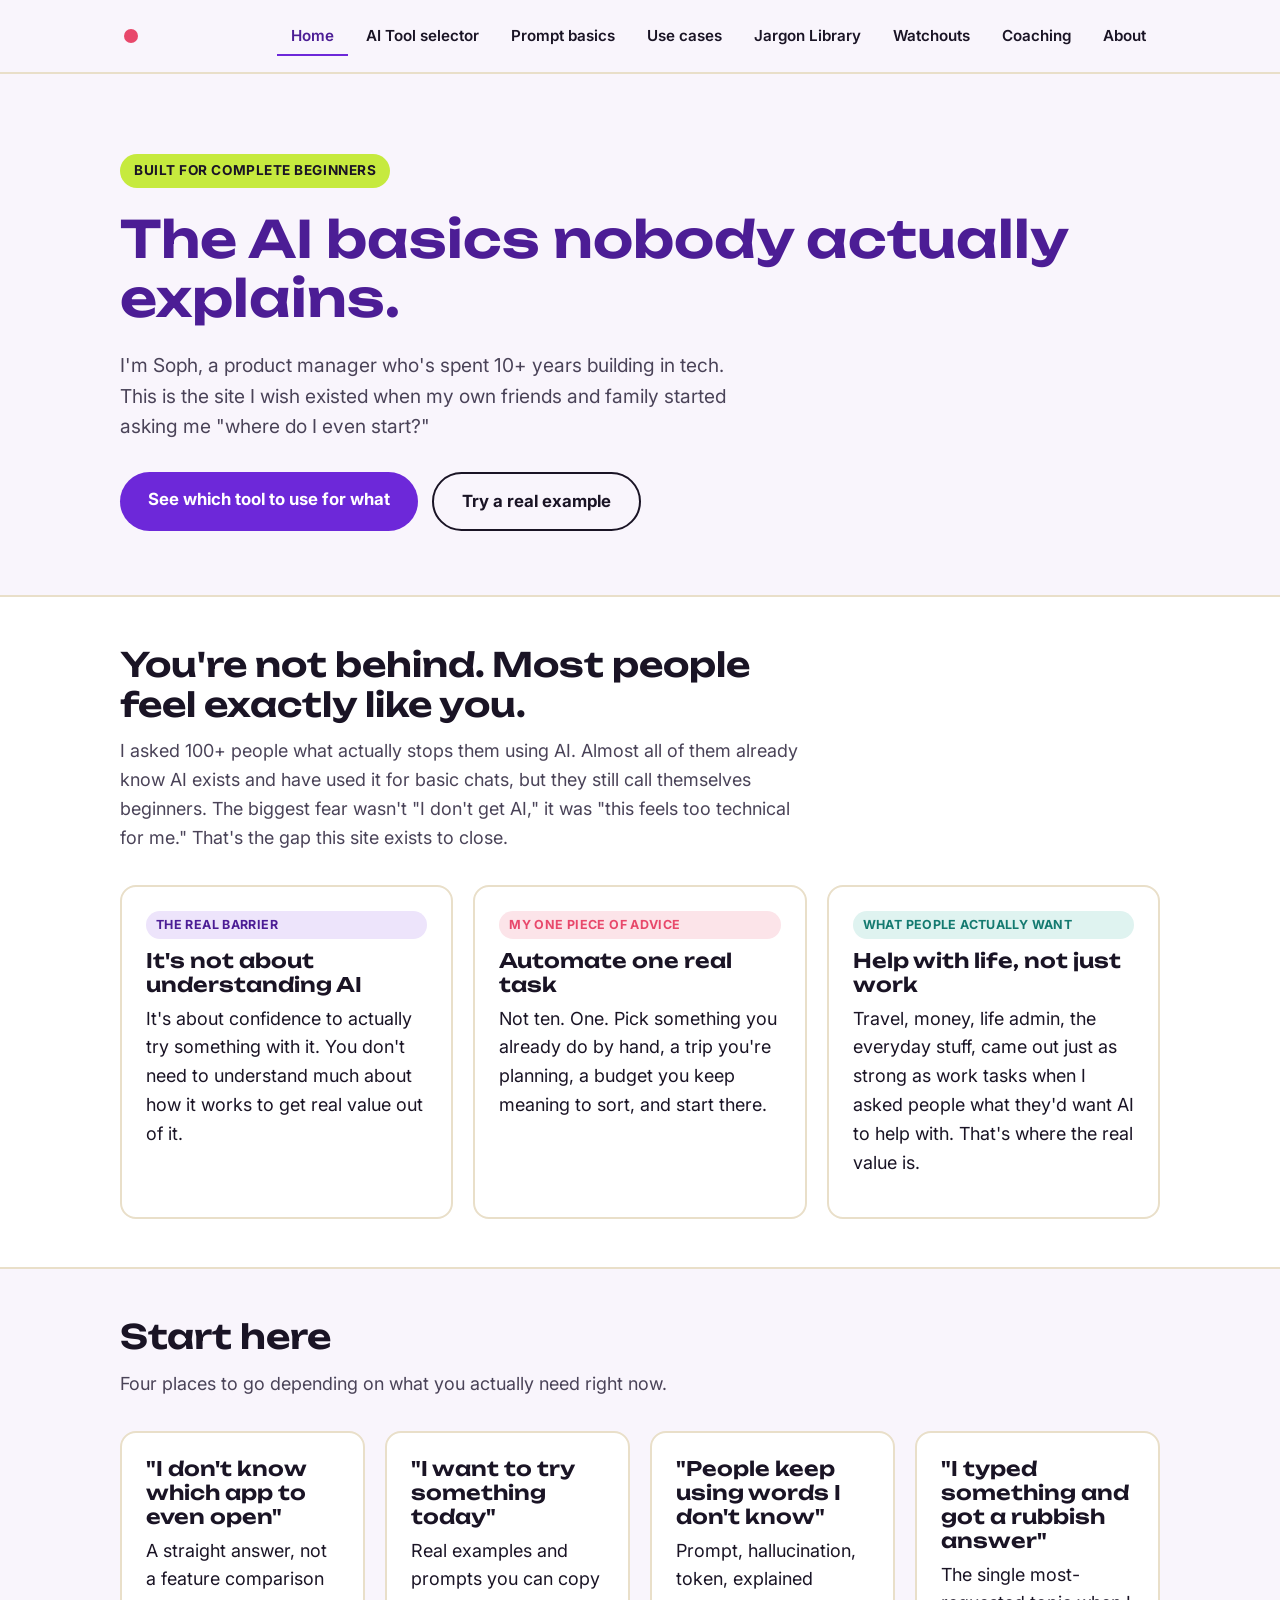
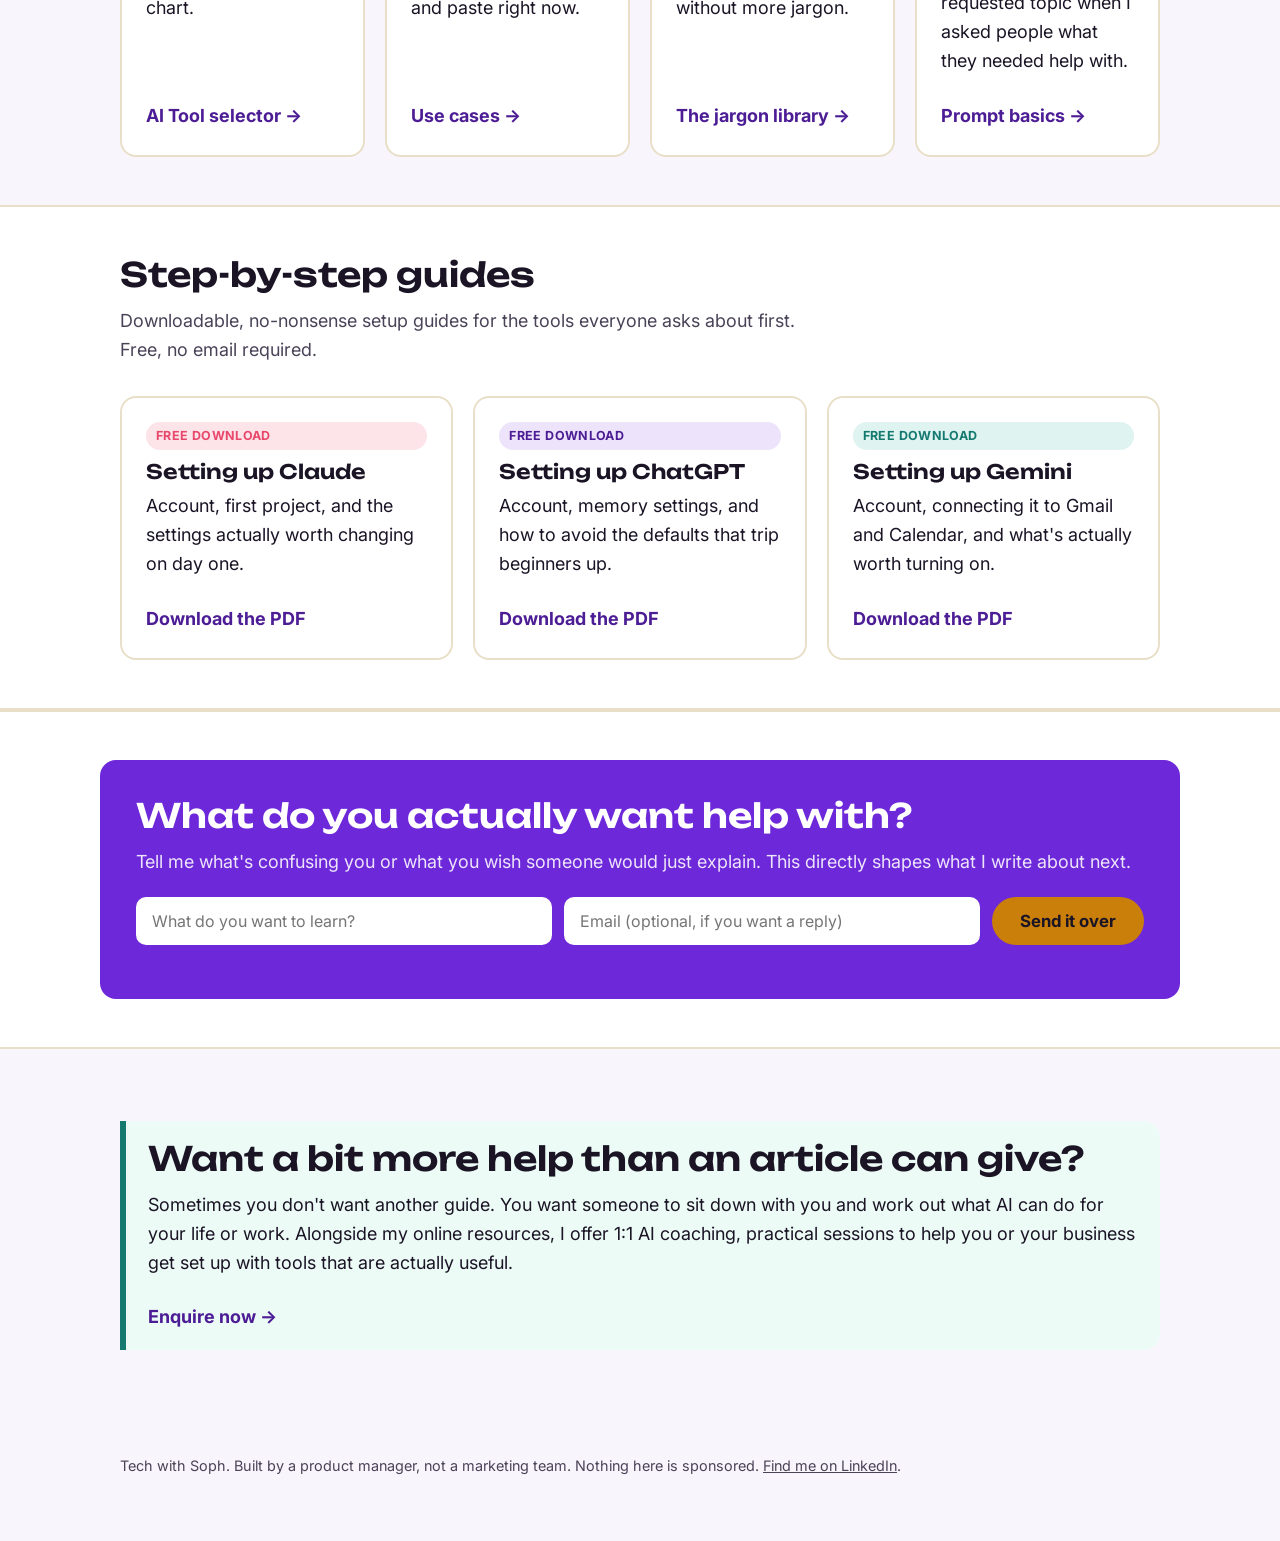
==== index.html @ be673e2f "Fix Home's Enquire now link to jump straight to the coaching form" ====
<html lang="en">
<head>
<meta charset="UTF-8">
<meta name="viewport" content="width=device-width, initial-scale=1.0">
<title>Tech with Soph: AI made simple, no jargon</title>
<meta name="description" content="Plain-English help getting started with AI. Real use cases, ready-to-use prompts, and honest advice on which tool to use for what, from a product manager who does this for a living.">
<link rel="preconnect" href="https://fonts.googleapis.com">
<link rel="preconnect" href="https://fonts.gstatic.com" crossorigin>
<link href="https://fonts.googleapis.com/css2?family=Unbounded:wght@600;700;800&family=Inter:wght@400;500;600;700&display=swap" rel="stylesheet">
<link rel="stylesheet" href="css/style.css">
</head>
<body>

<header class="site-header">
  <div class="nav-row">
    <a href="index.html" class="brand" aria-label="Tech with Soph home"><span class="dot"></span></a>
    <button class="nav-toggle" type="button" aria-label="Menu" aria-expanded="false" aria-controls="site-nav"><span class="bar"></span><span class="bar"></span><span class="bar"></span></button>
    <nav class="site-nav" id="site-nav">
      <a href="index.html" aria-current="page">Home</a>
      <a href="tools.html">AI Tool selector</a>
      <a href="prompting.html">Prompt basics</a>
      <a href="use-cases.html">Use cases</a>
      <a href="glossary.html">Jargon Library</a>
      <a href="risks.html">Watchouts</a>
      <a href="coaching.html">Coaching</a>
      <a href="about.html">About</a>
    </nav>
  </div>
</header>

<main>

  <section class="hero">
    <div class="wrap">
      <span class="kicker">Built for complete beginners</span>
      <h1>The AI basics nobody actually explains.</h1>
      <p class="lead">I'm Soph, a product manager who's spent 10+ years building in tech. This is the site I wish existed when my own friends and family started asking me "where do I even start?"</p>
      <div class="hero-actions">
        <a href="tools.html" class="btn btn-primary">See which tool to use for what</a>
        <a href="use-cases.html" class="btn btn-outline">Try a real example</a>
      </div>
    </div>
  </section>

  <section class="alt">
    <div class="wrap">
      <div class="section-intro">
        <h2>You're not behind. Most people feel exactly like you.</h2>
        <p>I asked 100+ people what actually stops them using AI. Almost all of them already know AI exists and have used it for basic chats, but they still call themselves beginners. The biggest fear wasn't "I don't get AI," it was "this feels too technical for me." That's the gap this site exists to close.</p>
      </div>
      <div class="grid">
        <div class="card accent-violet">
          <span class="tag tag-violet">The real barrier</span>
          <h3>It's not about understanding AI</h3>
          <p>It's about confidence to actually try something with it. You don't need to understand much about how it works to get real value out of it.</p>
        </div>
        <div class="card accent-coral">
          <span class="tag tag-coral">My one piece of advice</span>
          <h3>Automate one real task</h3>
          <p>Not ten. One. Pick something you already do by hand, a trip you're planning, a budget you keep meaning to sort, and start there.</p>
        </div>
        <div class="card accent-teal">
          <span class="tag tag-teal">What people actually want</span>
          <h3>Help with life, not just work</h3>
          <p>Travel, money, life admin, the everyday stuff, came out just as strong as work tasks when I asked people what they'd want AI to help with. That's where the real value is.</p>
        </div>
      </div>
    </div>
  </section>

  <section>
    <div class="wrap">
      <div class="section-intro">
        <h2>Start here</h2>
        <p>Four places to go depending on what you actually need right now.</p>
      </div>
      <div class="grid">
        <div class="card">
          <h3>"I don't know which app to even open"</h3>
          <p>A straight answer, not a feature comparison chart.</p>
          <a href="tools.html" class="card-link">AI Tool selector &rarr;</a>
        </div>
        <div class="card">
          <h3>"I want to try something today"</h3>
          <p>Real examples and prompts you can copy and paste right now.</p>
          <a href="use-cases.html" class="card-link">Use cases &rarr;</a>
        </div>
        <div class="card">
          <h3>"People keep using words I don't know"</h3>
          <p>Prompt, hallucination, token, explained without more jargon.</p>
          <a href="glossary.html" class="card-link">The jargon library &rarr;</a>
        </div>
        <div class="card">
          <h3>"I typed something and got a rubbish answer"</h3>
          <p>The single most-requested topic when I asked people what they needed help with.</p>
          <a href="prompting.html" class="card-link">Prompt basics &rarr;</a>
        </div>
      </div>
    </div>
  </section>

  <section class="alt">
    <div class="wrap">
      <div class="section-intro">
        <h2>Step-by-step guides</h2>
        <p>Downloadable, no-nonsense setup guides for the tools everyone asks about first. Free, no email required.</p>
      </div>
      <div class="grid">
        <div class="card">
          <span class="tag tag-coral">Free download</span>
          <h3>Setting up Claude</h3>
          <p>Account, first project, and the settings actually worth changing on day one.</p>
          <a href="guides/setting-up-claude.pdf" download class="card-link">Download the PDF</a>
        </div>
        <div class="card">
          <span class="tag tag-violet">Free download</span>
          <h3>Setting up ChatGPT</h3>
          <p>Account, memory settings, and how to avoid the defaults that trip beginners up.</p>
          <a href="guides/setting-up-chatgpt.pdf" download class="card-link">Download the PDF</a>
        </div>
        <div class="card">
          <span class="tag tag-teal">Free download</span>
          <h3>Setting up Gemini</h3>
          <p>Account, connecting it to Gmail and Calendar, and what's actually worth turning on.</p>
          <a href="guides/setting-up-gemini.pdf" download class="card-link">Download the PDF</a>
        </div>
      </div>
    </div>
  </section>

  <section class="alt">
    <div class="wrap learn-form">
      <h2>What do you actually want help with?</h2>
      <p>Tell me what's confusing you or what you wish someone would just explain. This directly shapes what I write about next.</p>
      <form name="learn-request" method="POST" data-netlify="true" netlify-honeypot="bot-field" data-ajax-form>
        <input type="hidden" name="form-name" value="learn-request">
        <p hidden><label>Don't fill this out: <input name="bot-field"></label></p>
        <input type="text" name="topic" placeholder="What do you want to learn?" required>
        <input type="email" name="email" placeholder="Email (optional, if you want a reply)">
        <button type="submit" class="btn btn-primary">Send it over</button>
      </form>
<div class="form-status" hidden></div>
    </div>
  </section>

  <section>
    <div class="wrap">
      <div class="callout good">
        <h2>Want a bit more help than an article can give?</h2>
        <p>Sometimes you don't want another guide. You want someone to sit down with you and work out what AI can do for your life or work. Alongside my online resources, I offer 1:1 AI coaching, practical sessions to help you or your business get set up with tools that are actually useful.</p>
        <a href="coaching.html#enquire" class="card-link">Enquire now &rarr;</a>
      </div>
    </div>
  </section>

</main>

<footer class="site-footer">
  <div class="wrap">
    <p>Tech with Soph. Built by a product manager, not a marketing team. Nothing here is sponsored. <a href="https://www.linkedin.com/in/sophiebizley/" target="_blank" rel="noopener">Find me on LinkedIn</a>.</p>
  </div>
</footer>

<script src="js/form-feedback.js"></script>

<script src="js/nav-toggle.js"></script>

</body>
</html>
---- css/style.css ----
/* ============================================
   Tech with Soph: shared styles
   Warm cream base with a disciplined accent
   system: one accent colour does the work per
   moment (violet leads), instead of every colour
   firing at once. Unbounded for headings, Inter
   for body. Calibrated 2026-09-14 after this felt
   busier than it needed to next to the portfolio
   site: gradient headline replaced with a solid
   colour, nav hover softened from a solid pill to
   an underline, hero given more room to breathe.
   ============================================ */

:root {
  --bg: #F9F5FC;
  --bg-card: #FFFFFF;
  --ink: #1A1425;
  --ink-soft: #4A4358;
  --primary: #6D28D9;
  --primary-dark: #4C1D95;
  --coral: #E8486B;
  --teal: #147A70;
  --yellow: #C97F0A;
  --lime: #C6EA3E;
  --border: #E9DFC9;
  --radius: 16px;
  --max-width: 1080px;
}

* { box-sizing: border-box; }

html { scroll-behavior: smooth; }

body {
  margin: 0;
  background: var(--bg);
  color: var(--ink);
  font-family: 'Inter', system-ui, -apple-system, Segoe UI, Roboto, sans-serif;
  font-size: 18px;
  line-height: 1.6;
}

h1, h2, h3, .brand {
  font-family: 'Unbounded', 'Inter', system-ui, sans-serif;
  font-weight: 600;
  color: var(--ink);
  line-height: 1.2;
}

h1 { font-size: clamp(2.1rem, 5vw, 3.2rem); margin: 0 0 0.5rem; }

.hero h1 {
  color: var(--primary-dark);
}
h2 { font-size: clamp(1.5rem, 3.5vw, 2.1rem); margin: 0 0 0.75rem; }
h3 { font-size: 1.25rem; margin: 0 0 0.5rem; }

p { margin: 0 0 1rem; }

a { color: var(--primary-dark); }

.wrap {
  max-width: var(--max-width);
  margin: 0 auto;
  padding: 0 20px;
}

/* ---------- Header / nav ---------- */

header.site-header {
  background: var(--bg);
  border-bottom: 2px solid var(--border);
  position: sticky;
  top: 0;
  z-index: 20;
}

.nav-row {
  display: flex;
  align-items: center;
  justify-content: space-between;
  padding: 16px 20px;
  max-width: var(--max-width);
  margin: 0 auto;
  gap: 12px;
  flex-wrap: wrap;
}

.brand {
  font-size: 1.4rem;
  text-decoration: none;
  display: flex;
  align-items: center;
  gap: 8px;
}

.brand .dot {
  width: 10px;
  height: 10px;
  border-radius: 50%;
  background: var(--coral);
  display: inline-block;
}

nav.site-nav {
  display: flex;
  gap: 4px;
  flex-wrap: wrap;
}

nav.site-nav a {
  color: var(--ink);
  text-decoration: none;
  font-weight: 600;
  padding: 8px 14px 6px;
  border-radius: 0;
  font-size: 0.95rem;
  border-bottom: 2px solid transparent;
  transition: border-color 0.15s ease, color 0.15s ease;
}

nav.site-nav a:hover {
  color: var(--primary-dark);
  border-bottom-color: var(--border);
}

nav.site-nav a[aria-current="page"] {
  color: var(--primary-dark);
  border-bottom-color: var(--primary);
}

/* ---------- Buttons ---------- */

.btn {
  display: inline-block;
  padding: 14px 28px;
  border-radius: 999px;
  font-weight: 700;
  text-decoration: none;
  font-size: 1.05rem;
  border: none;
  cursor: pointer;
  font-family: inherit;
}

.btn-primary {
  background: var(--primary);
  color: #fff;
}
.btn-primary:hover { background: var(--primary-dark); }

.btn-outline {
  background: transparent;
  color: var(--ink);
  border: 2px solid var(--ink);
}
.btn-outline:hover { background: var(--ink); color: var(--bg); }

/* ---------- Hero ---------- */

.hero {
  padding: 80px 0 64px;
}

.hero h1 {
  line-height: 1.15;
  margin-bottom: 22px;
}

.hero .kicker {
  display: inline-block;
  background: var(--lime);
  color: var(--ink);
  font-weight: 700;
  font-size: 0.85rem;
  letter-spacing: 0.04em;
  text-transform: uppercase;
  padding: 6px 14px;
  border-radius: 999px;
  margin-bottom: 22px;
}

.hero p.lead {
  font-size: 1.2rem;
  color: var(--ink-soft);
  max-width: 640px;
  line-height: 1.6;
}

.hero-actions {
  display: flex;
  gap: 14px;
  flex-wrap: wrap;
  margin-top: 30px;
}

/* ---------- Sections ---------- */

section {
  padding: 48px 0;
}

section.alt {
  background: var(--bg-card);
  border-top: 2px solid var(--border);
  border-bottom: 2px solid var(--border);
}

.section-intro {
  max-width: 680px;
  margin-bottom: 32px;
}

.section-intro p { color: var(--ink-soft); }

/* ---------- Cards / grid ---------- */

.grid {
  display: grid;
  gap: 20px;
  grid-template-columns: repeat(auto-fit, minmax(240px, 1fr));
  align-items: stretch;
}

.card {
  background: var(--bg-card);
  border: 2px solid var(--border);
  border-radius: var(--radius);
  padding: 24px;
  display: flex;
  flex-direction: column;
}

/* Accent classes stay in the markup for now but no longer paint a
   rainbow of border colours, a single calm border reads as one set
   of options rather than three "important" ones and four afterthoughts. */
.card.accent-violet,
.card.accent-coral,
.card.accent-teal {
  border-color: var(--border);
}

.tag {
  display: inline-block;
  font-size: 0.78rem;
  font-weight: 700;
  text-transform: uppercase;
  letter-spacing: 0.03em;
  padding: 4px 10px;
  border-radius: 999px;
  margin-bottom: 10px;
}

.tag-violet { background: #EDE4FB; color: var(--primary-dark); }
.tag-coral { background: #FCE4E9; color: var(--coral); }
.tag-teal { background: #DFF3F0; color: var(--teal); }
.tag-yellow { background: #FBEACB; color: var(--yellow); }

/* ---------- Card CTA link (clear "go here" affordance) ---------- */

.card-link {
  display: inline-block;
  margin-top: auto;
  padding-top: 10px;
  font-weight: 700;
  color: var(--primary-dark);
  text-decoration: none;
}

.card-link:hover { text-decoration: underline; }

/* ---------- Tool comparison table ---------- */

.table-wrap {
  overflow-x: auto;
  border-radius: var(--radius);
  border: 2px solid var(--border);
}

table.compare {
  width: 100%;
  border-collapse: collapse;
  background: var(--bg-card);
  min-width: 640px;
}

table.compare th, table.compare td {
  text-align: left;
  padding: 16px 18px;
  border-bottom: 1px solid var(--border);
  vertical-align: top;
}

table.compare thead th {
  background: var(--ink);
  color: #fff;
  font-family: 'Unbounded', sans-serif;
  font-size: 1.05rem;
}

table.compare tbody tr:last-child td { border-bottom: none; }

table.compare td.price {
  font-weight: 700;
  color: var(--primary-dark);
  white-space: nowrap;
}

/* ---------- Prompt blocks ---------- */

.prompt-block {
  background: var(--ink);
  color: #F5F0FF;
  border-radius: var(--radius);
  padding: 20px 22px;
  font-family: 'SFMono-Regular', Consolas, Menlo, monospace;
  font-size: 0.95rem;
  line-height: 1.55;
  position: relative;
  margin: 12px 0 20px;
  white-space: pre-wrap;
}

/* ---------- Callout ---------- */

.callout {
  border-left: 6px solid var(--coral);
  background: #FFF3F0;
  padding: 18px 22px;
  border-radius: 0 var(--radius) var(--radius) 0;
  margin: 24px 0;
}

.callout.good {
  border-left-color: var(--teal);
  background: #EDFBF7;
}

/* ---------- Form ---------- */

.learn-form {
  background: var(--primary);
  color: #fff;
  border-radius: var(--radius);
  padding: 36px;
}

.learn-form h2 { color: #fff; }
.learn-form p { color: #EDE4FB; }

.learn-form form {
  display: flex;
  gap: 12px;
  flex-wrap: wrap;
  margin-top: 20px;
}

.learn-form input[type="text"],
.learn-form input[type="email"] {
  flex: 1 1 220px;
  padding: 14px 16px;
  border-radius: 10px;
  border: none;
  font-size: 1rem;
  font-family: inherit;
}

.learn-form .btn-primary {
  background: var(--yellow);
  color: var(--ink);
}
.learn-form .btn-primary:hover { background: #b56f08; color: #fff; }

.form-status {
  margin-top: 20px;
  padding: 16px 18px;
  border-radius: 12px;
  font-weight: 600;
  color: #fff;
  background: rgba(255, 255, 255, 0.12);
  border: 1px solid rgba(255, 255, 255, 0.25);
  border-left: 4px solid var(--lime);
}

.form-status.error { border-left-color: var(--coral); }

/* ---------- Footer ---------- */

footer.site-footer {
  padding: 32px 0 48px;
  color: var(--ink-soft);
  font-size: 0.9rem;
}

footer.site-footer a { color: var(--ink-soft); }


/* ---------- Tool finder quiz (tools.html) ---------- */

.quiz {
  background: var(--bg-card);
  border: 1px solid var(--border);
  border-radius: calc(var(--radius) + 4px);
  padding: 32px;
  max-width: 620px;
  margin-bottom: 40px;
  box-shadow: 0 10px 28px rgba(26, 20, 37, 0.06);
}

.quiz-progress { display: flex; gap: 6px; margin-bottom: 22px; }

.quiz-dot {
  width: 30px;
  height: 4px;
  border-radius: 999px;
  background: var(--border);
  transition: background 0.2s ease;
}

.quiz-dot.active { background: var(--primary); }

.quiz-back {
  display: inline-block;
  background: none;
  border: none;
  padding: 0;
  margin-bottom: 16px;
  color: var(--ink-soft);
  font-weight: 600;
  font-size: 0.88rem;
  font-family: inherit;
  cursor: pointer;
}

.quiz-back:hover { color: var(--primary); }

.quiz-question {
  font-family: 'Unbounded', 'Inter', sans-serif;
  font-weight: 700;
  font-size: 1.2rem;
  line-height: 1.32;
  margin: 0 0 22px;
  text-wrap: balance;
}

.quiz-options {
  display: flex;
  flex-direction: column;
  gap: 10px;
}

.quiz-option {
  text-align: left;
  background: var(--bg);
  border: 2px solid var(--border);
  border-radius: 12px;
  padding: 15px 18px;
  font-family: inherit;
  font-size: 1rem;
  font-weight: 600;
  color: var(--ink);
  cursor: pointer;
  transition: border-color 0.15s ease, background 0.15s ease;
}

.quiz-option:hover { border-color: var(--primary); background: #fff; }

.quiz-result-label {
  display: inline-block;
  background: var(--lime);
  color: var(--ink);
  font-weight: 700;
  font-size: 0.78rem;
  letter-spacing: 0.03em;
  text-transform: uppercase;
  padding: 5px 13px;
  border-radius: 999px;
  margin-bottom: 16px;
}

.quiz-result h3 {
  margin: 0 0 10px;
  font-size: 1.5rem;
}

.quiz-result p {
  color: var(--ink-soft);
  margin: 0 0 24px;
  max-width: 52ch;
}

.quiz-result-actions {
  display: flex;
  align-items: center;
  gap: 18px;
  flex-wrap: wrap;
}

.quiz-restart {
  background: none;
  border: none;
  padding: 0;
  font-family: inherit;
  color: var(--ink-soft);
  font-weight: 600;
  font-size: 0.92rem;
  text-decoration: underline;
  cursor: pointer;
}

.quiz-restart:hover { color: var(--primary); }

.card {
  scroll-margin-top: 110px;
  transition: box-shadow 0.2s ease, border-color 0.2s ease;
}

.card.picked {
  border-color: var(--primary);
  box-shadow: 0 0 0 3px rgba(109, 40, 217, 0.25);
}

@media (max-width: 620px) {
  .quiz { padding: 24px 20px; }
}

/* ---------- Brand mark (dot only, no wordmark) ---------- */

.brand {
  padding: 4px;
  border-radius: 999px;
}

.brand .dot {
  width: 14px;
  height: 14px;
  transition: transform 0.15s ease;
}

.brand:hover .dot { transform: scale(1.2); }

/* ---------- About page photo ---------- */

.about-hero-row {
  display: flex;
  align-items: center;
  gap: 40px;
  flex-wrap: wrap;
}

.about-hero-row > div:first-child {
  flex: 1 1 380px;
}

.about-photo {
  width: 200px;
  height: 268px;
  object-fit: cover;
  border-radius: var(--radius);
  border: 3px solid var(--bg-card);
  box-shadow: 0 10px 28px rgba(26, 20, 37, 0.14);
  flex-shrink: 0;
}

/* ---------- Status tag (distinct from category tags) ---------- */

.tag-muted {
  background: var(--border);
  color: var(--ink-soft);
}

/* ---------- Mobile nav (hamburger) ---------- */

.nav-toggle {
  display: none;
  background: none;
  border: none;
  cursor: pointer;
  padding: 10px;
  border-radius: 8px;
  margin-left: auto;
}

.nav-toggle:hover { background: var(--border); }

.nav-toggle .bar {
  display: block;
  width: 22px;
  height: 2.5px;
  background: var(--ink);
  border-radius: 2px;
  margin: 4.5px 0;
  transition: transform 0.2s ease, opacity 0.2s ease;
}

.nav-toggle[aria-expanded="true"] .bar:nth-child(1) { transform: translateY(7px) rotate(45deg); }
.nav-toggle[aria-expanded="true"] .bar:nth-child(2) { opacity: 0; }
.nav-toggle[aria-expanded="true"] .bar:nth-child(3) { transform: translateY(-7px) rotate(-45deg); }

@media (max-width: 768px) {
  .nav-row {
    position: relative;
    flex-wrap: nowrap;
  }

  .nav-toggle { display: block; }

  nav.site-nav {
    display: none;
    position: absolute;
    top: 100%;
    left: 0;
    right: 0;
    flex-direction: column;
    gap: 2px;
    background: var(--bg);
    border-bottom: 2px solid var(--border);
    padding: 8px 20px 20px;
  }

  nav.site-nav.open { display: flex; }

  nav.site-nav a { padding: 13px 14px; }

  section { padding: 36px 0; }

  .about-hero-row { justify-content: center; text-align: left; }
}

/* ---------- Term list (jargon library, replaces boxed cards) ---------- */

.term-list {
  display: flex;
  flex-direction: column;
  border-top: 1px solid var(--border);
}

.term-row {
  display: grid;
  grid-template-columns: 220px 1fr;
  gap: 28px;
  padding: 24px 0;
  border-bottom: 1px solid var(--border);
}

.term-name {
  font-family: 'Unbounded', 'Inter', sans-serif;
  font-weight: 700;
  font-size: 1.05rem;
  color: var(--ink);
  transition: color 0.15s ease;
}

.term-row:hover .term-name { color: var(--primary); }

.term-def {
  color: var(--ink-soft);
  max-width: 62ch;
}

@media (max-width: 620px) {
  .term-row {
    grid-template-columns: 1fr;
    gap: 6px;
    padding: 18px 0;
  }
}
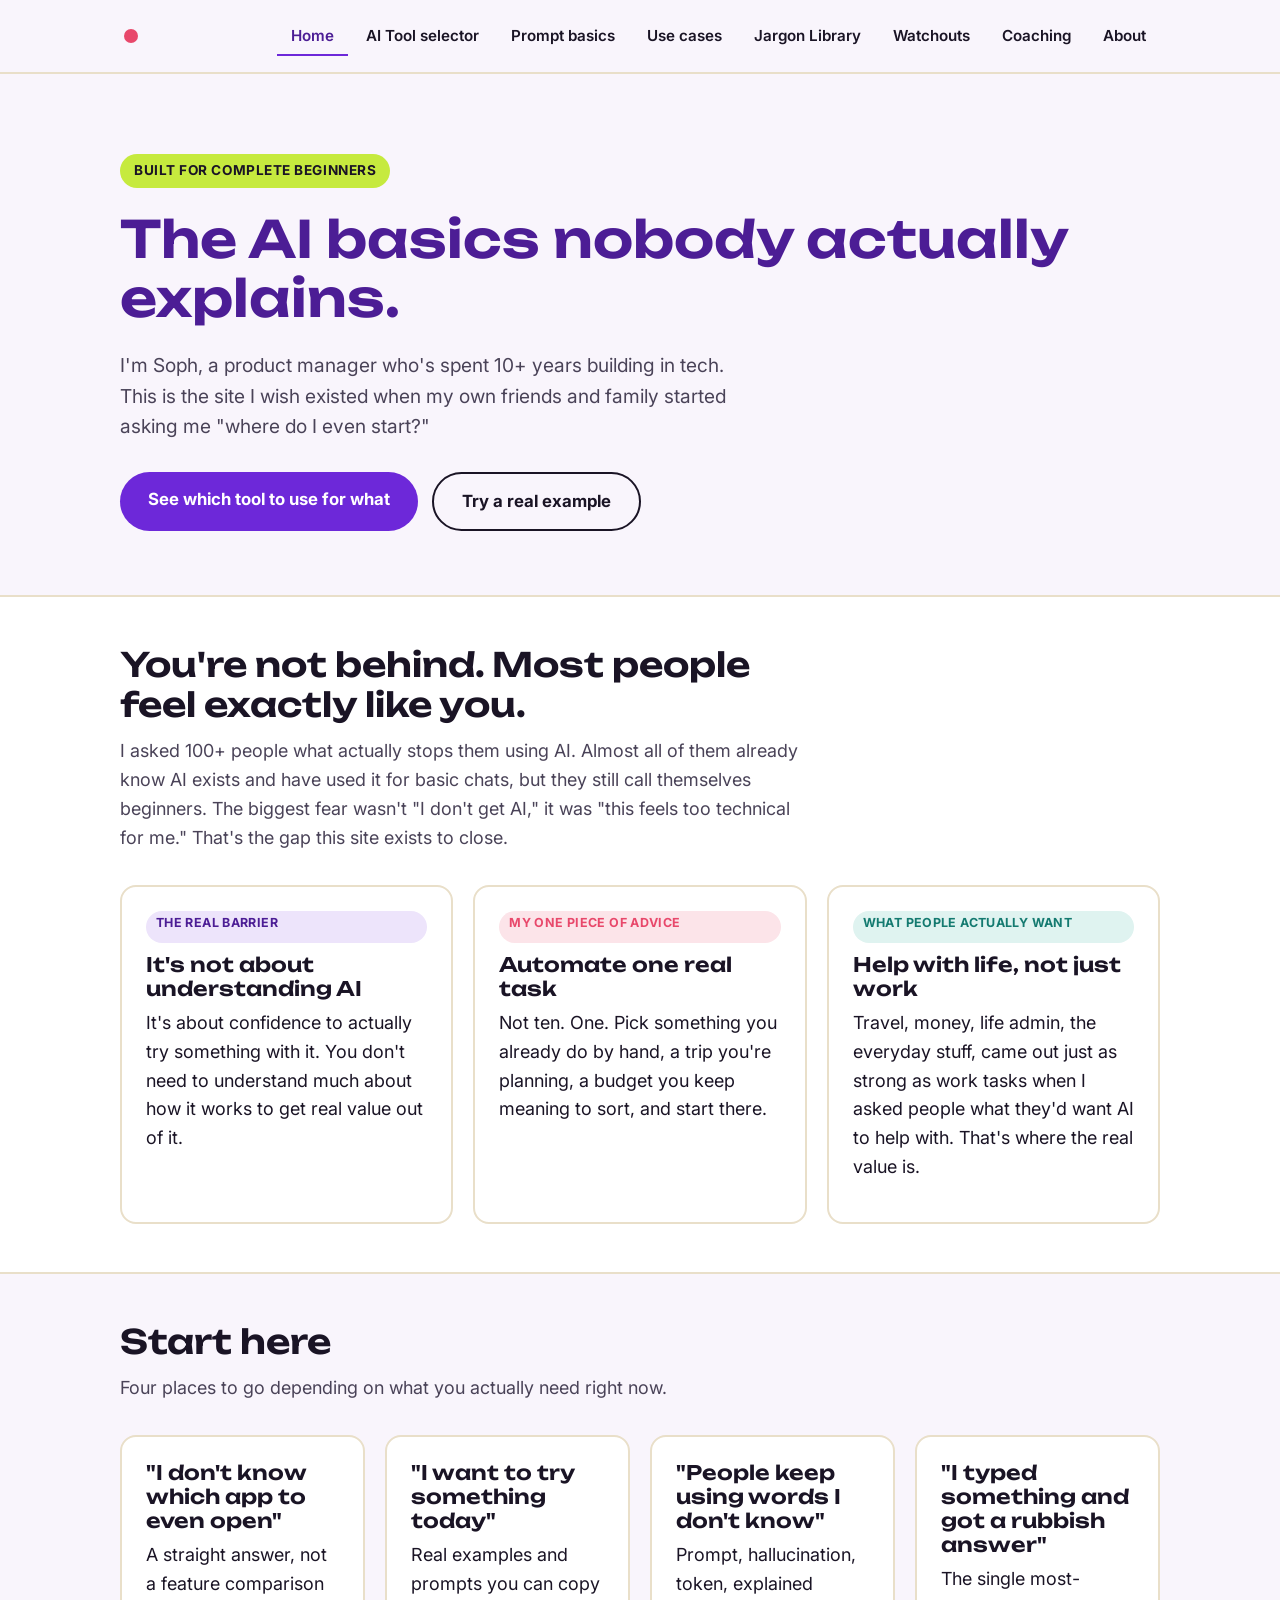
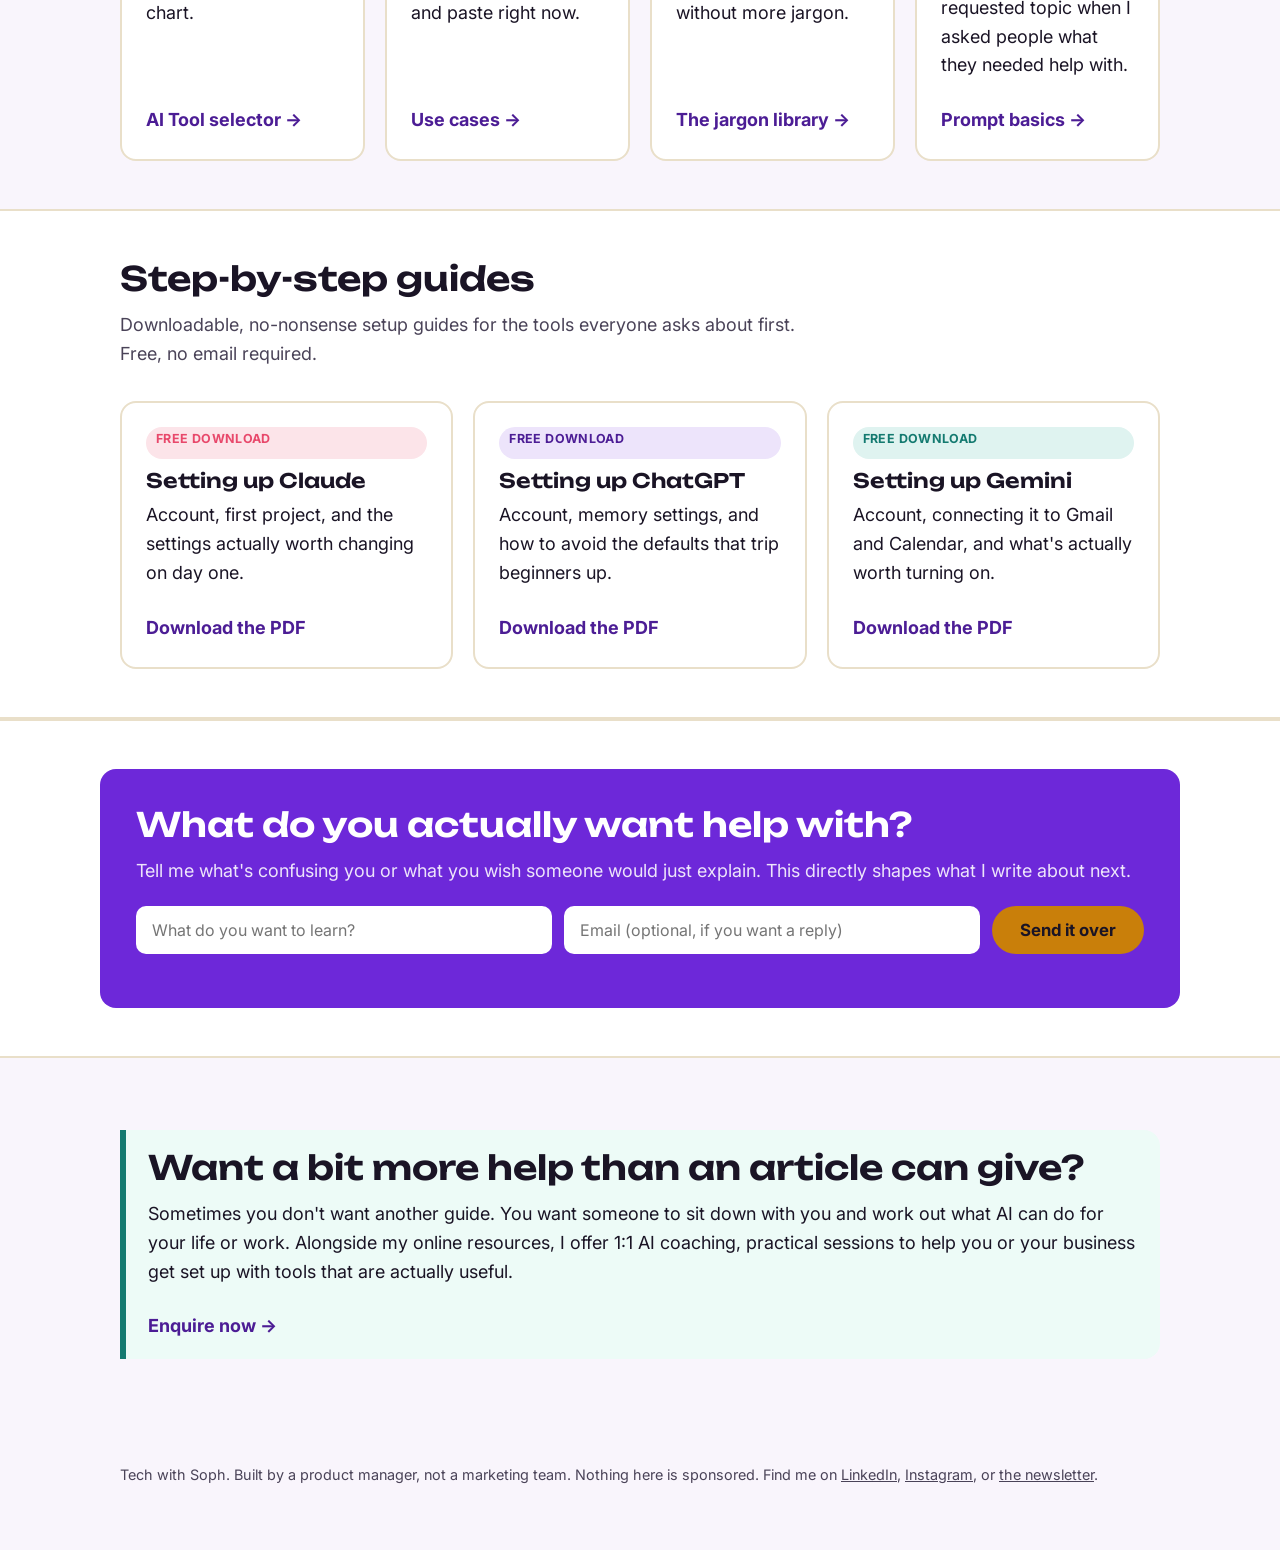
==== commit 150eee72: "Add Instagram and Substack links to site footer Footer now points to all three places Soph shows up:" ====
--- a/index.html
+++ b/index.html
@@ -157,7 +157,7 @@
 
 <footer class="site-footer">
   <div class="wrap">
-    <p>Tech with Soph. Built by a product manager, not a marketing team. Nothing here is sponsored. <a href="https://www.linkedin.com/in/sophiebizley/" target="_blank" rel="noopener">Find me on LinkedIn</a>.</p>
+    <p>Tech with Soph. Built by a product manager, not a marketing team. Nothing here is sponsored. Find me on <a href="https://www.linkedin.com/in/sophiebizley/" target="_blank" rel="noopener">LinkedIn</a>, <a href="https://www.instagram.com/techwithsoph/" target="_blank" rel="noopener">Instagram</a>, or <a href="https://substack.com/@techwithsoph" target="_blank" rel="noopener">the newsletter</a>.</p>
   </div>
 </footer>
 
--- a/css/style.css
+++ b/css/style.css
@@ -246,9 +246,13 @@
   font-weight: 700;
   text-transform: uppercase;
   letter-spacing: 0.03em;
+  line-height: 1.3;
   padding: 4px 10px;
   border-radius: 999px;
   margin-bottom: 10px;
+  /* reserves space for a two-line label so cards in the same row keep
+     their headings aligned, whether the tag wraps or not */
+  min-height: 2.6em;
 }
 
 .tag-violet { background: #EDE4FB; color: var(--primary-dark); }
@@ -312,13 +316,38 @@
   background: var(--ink);
   color: #F5F0FF;
   border-radius: var(--radius);
-  padding: 20px 22px;
+  padding: 44px 22px 20px;
   font-family: 'SFMono-Regular', Consolas, Menlo, monospace;
   font-size: 0.95rem;
   line-height: 1.55;
   position: relative;
   margin: 12px 0 20px;
   white-space: pre-wrap;
+}
+
+.prompt-copy-btn {
+  position: absolute;
+  top: 12px;
+  right: 14px;
+  background: rgba(255, 255, 255, 0.12);
+  color: #F5F0FF;
+  border: 1px solid rgba(255, 255, 255, 0.28);
+  border-radius: 999px;
+  padding: 5px 14px;
+  font-family: 'Inter', system-ui, sans-serif;
+  font-size: 0.76rem;
+  font-weight: 700;
+  letter-spacing: 0.02em;
+  cursor: pointer;
+  transition: background 0.15s ease, border-color 0.15s ease;
+}
+
+.prompt-copy-btn:hover { background: rgba(255, 255, 255, 0.22); }
+
+.prompt-copy-btn.copied {
+  background: var(--lime);
+  color: var(--ink);
+  border-color: var(--lime);
 }
 
 /* ---------- Callout ---------- */
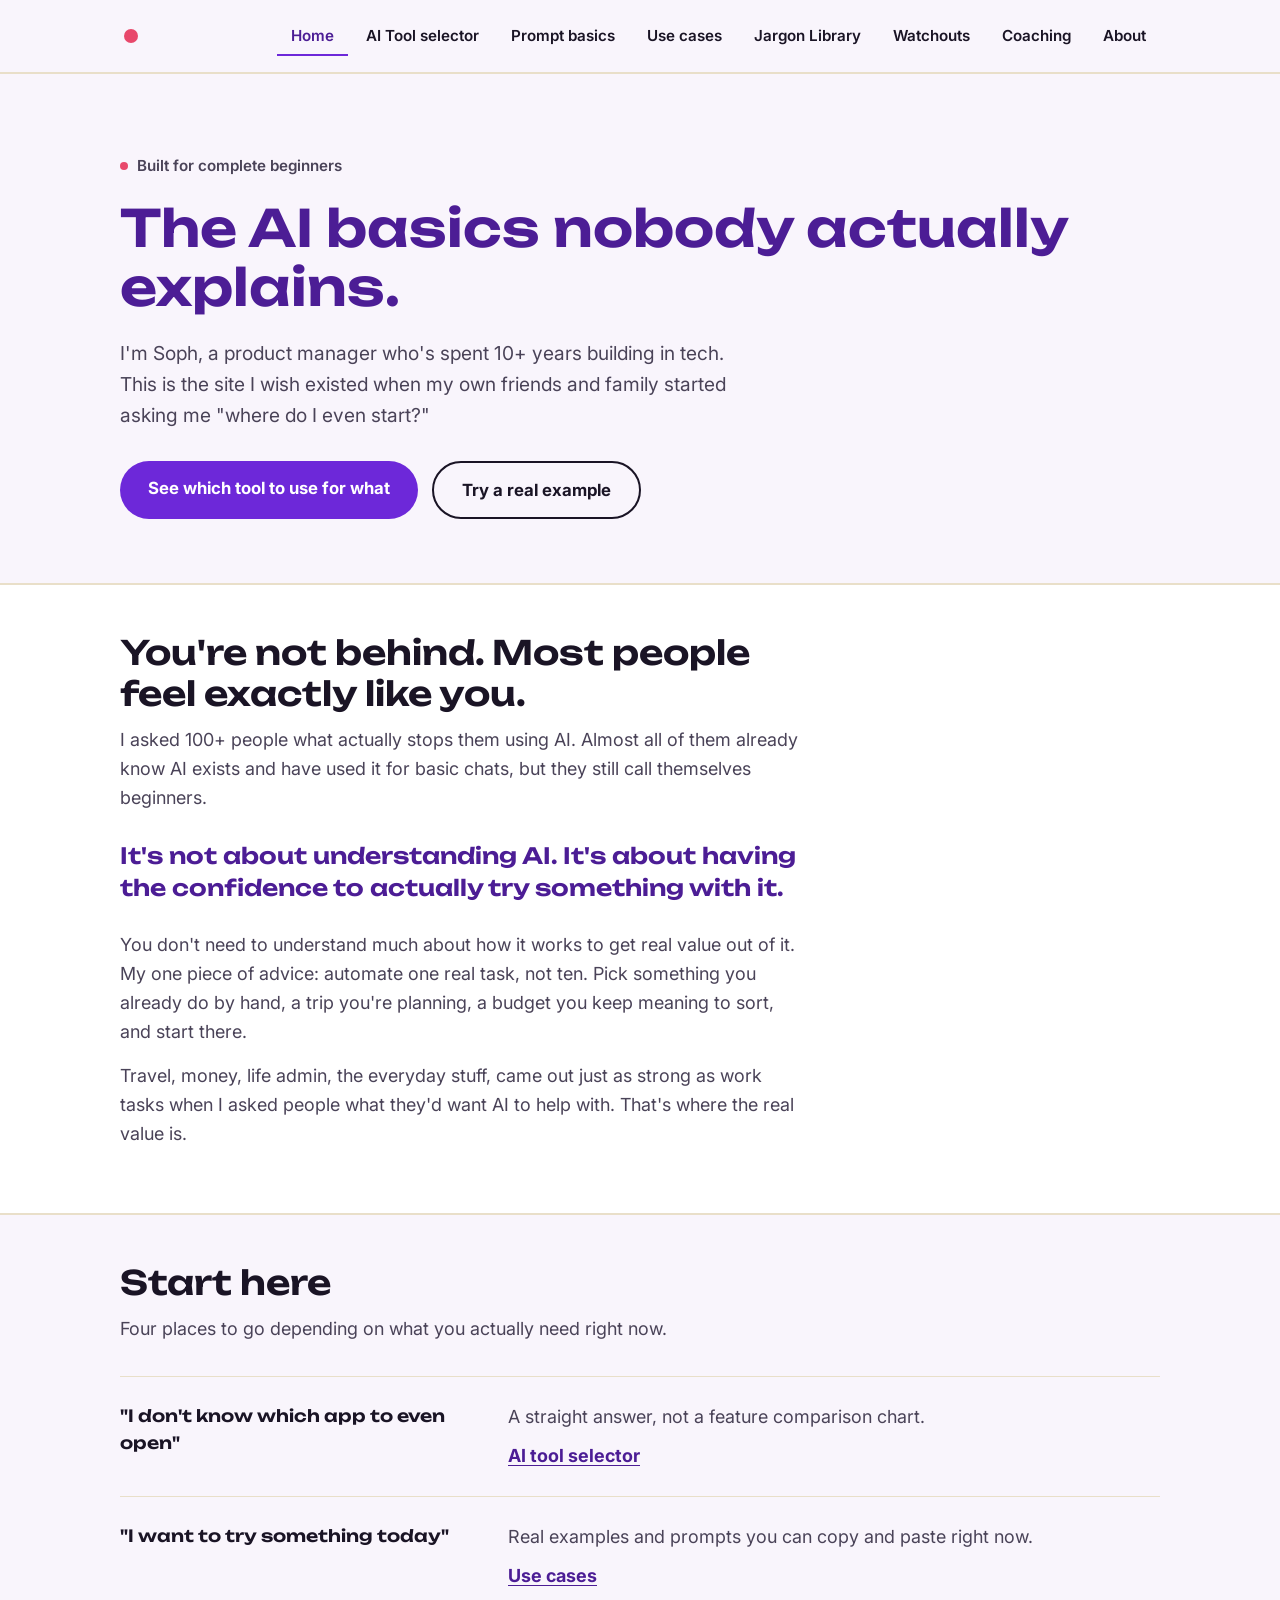
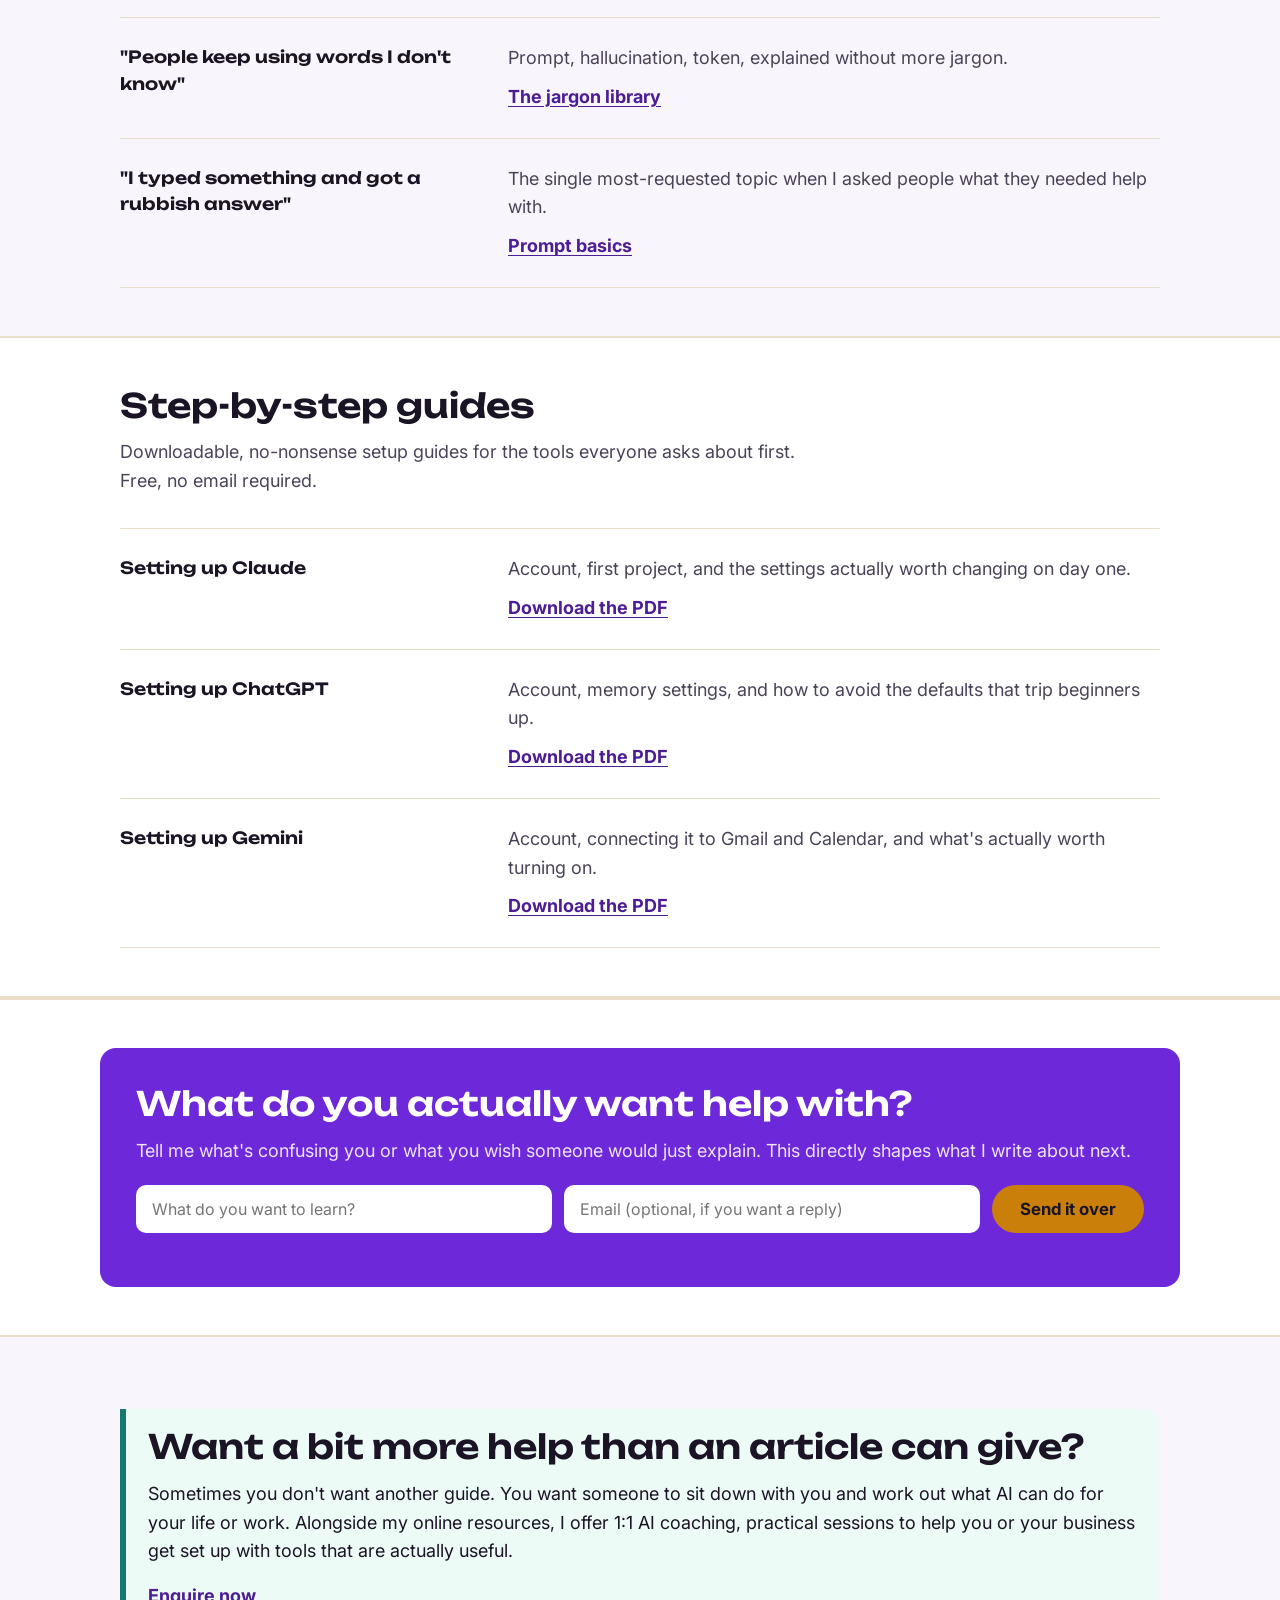
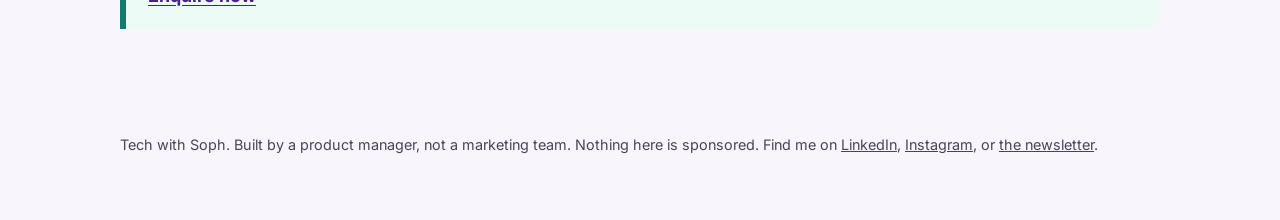
==== commit b8b4f0fe: "Redesign homepage away from SaaS-card template, fix eyebrow badge site-wide Homepage: replace the th" ====
--- a/index.html
+++ b/index.html
@@ -44,26 +44,12 @@
 
   <section class="alt">
     <div class="wrap">
-      <div class="section-intro">
+      <div class="editorial">
         <h2>You're not behind. Most people feel exactly like you.</h2>
-        <p>I asked 100+ people what actually stops them using AI. Almost all of them already know AI exists and have used it for basic chats, but they still call themselves beginners. The biggest fear wasn't "I don't get AI," it was "this feels too technical for me." That's the gap this site exists to close.</p>
-      </div>
-      <div class="grid">
-        <div class="card accent-violet">
-          <span class="tag tag-violet">The real barrier</span>
-          <h3>It's not about understanding AI</h3>
-          <p>It's about confidence to actually try something with it. You don't need to understand much about how it works to get real value out of it.</p>
-        </div>
-        <div class="card accent-coral">
-          <span class="tag tag-coral">My one piece of advice</span>
-          <h3>Automate one real task</h3>
-          <p>Not ten. One. Pick something you already do by hand, a trip you're planning, a budget you keep meaning to sort, and start there.</p>
-        </div>
-        <div class="card accent-teal">
-          <span class="tag tag-teal">What people actually want</span>
-          <h3>Help with life, not just work</h3>
-          <p>Travel, money, life admin, the everyday stuff, came out just as strong as work tasks when I asked people what they'd want AI to help with. That's where the real value is.</p>
-        </div>
+        <p>I asked 100+ people what actually stops them using AI. Almost all of them already know AI exists and have used it for basic chats, but they still call themselves beginners.</p>
+        <p class="pull">It's not about understanding AI. It's about having the confidence to actually try something with it.</p>
+        <p>You don't need to understand much about how it works to get real value out of it. My one piece of advice: automate one real task, not ten. Pick something you already do by hand, a trip you're planning, a budget you keep meaning to sort, and start there.</p>
+        <p>Travel, money, life admin, the everyday stuff, came out just as strong as work tasks when I asked people what they'd want AI to help with. That's where the real value is.</p>
       </div>
     </div>
   </section>
@@ -74,26 +60,34 @@
         <h2>Start here</h2>
         <p>Four places to go depending on what you actually need right now.</p>
       </div>
-      <div class="grid">
-        <div class="card">
-          <h3>"I don't know which app to even open"</h3>
-          <p>A straight answer, not a feature comparison chart.</p>
-          <a href="tools.html" class="card-link">AI Tool selector &rarr;</a>
+      <div class="path-list">
+        <div class="path-row">
+          <p class="path-prompt">"I don't know which app to even open"</p>
+          <div class="path-body">
+            <p>A straight answer, not a feature comparison chart.</p>
+            <a href="tools.html" class="path-link">AI tool selector</a>
+          </div>
         </div>
-        <div class="card">
-          <h3>"I want to try something today"</h3>
-          <p>Real examples and prompts you can copy and paste right now.</p>
-          <a href="use-cases.html" class="card-link">Use cases &rarr;</a>
+        <div class="path-row">
+          <p class="path-prompt">"I want to try something today"</p>
+          <div class="path-body">
+            <p>Real examples and prompts you can copy and paste right now.</p>
+            <a href="use-cases.html" class="path-link">Use cases</a>
+          </div>
         </div>
-        <div class="card">
-          <h3>"People keep using words I don't know"</h3>
-          <p>Prompt, hallucination, token, explained without more jargon.</p>
-          <a href="glossary.html" class="card-link">The jargon library &rarr;</a>
+        <div class="path-row">
+          <p class="path-prompt">"People keep using words I don't know"</p>
+          <div class="path-body">
+            <p>Prompt, hallucination, token, explained without more jargon.</p>
+            <a href="glossary.html" class="path-link">The jargon library</a>
+          </div>
         </div>
-        <div class="card">
-          <h3>"I typed something and got a rubbish answer"</h3>
-          <p>The single most-requested topic when I asked people what they needed help with.</p>
-          <a href="prompting.html" class="card-link">Prompt basics &rarr;</a>
+        <div class="path-row">
+          <p class="path-prompt">"I typed something and got a rubbish answer"</p>
+          <div class="path-body">
+            <p>The single most-requested topic when I asked people what they needed help with.</p>
+            <a href="prompting.html" class="path-link">Prompt basics</a>
+          </div>
         </div>
       </div>
     </div>
@@ -105,24 +99,27 @@
         <h2>Step-by-step guides</h2>
         <p>Downloadable, no-nonsense setup guides for the tools everyone asks about first. Free, no email required.</p>
       </div>
-      <div class="grid">
-        <div class="card">
-          <span class="tag tag-coral">Free download</span>
-          <h3>Setting up Claude</h3>
-          <p>Account, first project, and the settings actually worth changing on day one.</p>
-          <a href="guides/setting-up-claude.pdf" download class="card-link">Download the PDF</a>
+      <div class="path-list">
+        <div class="path-row">
+          <p class="path-prompt">Setting up Claude</p>
+          <div class="path-body">
+            <p>Account, first project, and the settings actually worth changing on day one.</p>
+            <a href="guides/setting-up-claude.pdf" download class="path-link">Download the PDF</a>
+          </div>
         </div>
-        <div class="card">
-          <span class="tag tag-violet">Free download</span>
-          <h3>Setting up ChatGPT</h3>
-          <p>Account, memory settings, and how to avoid the defaults that trip beginners up.</p>
-          <a href="guides/setting-up-chatgpt.pdf" download class="card-link">Download the PDF</a>
+        <div class="path-row">
+          <p class="path-prompt">Setting up ChatGPT</p>
+          <div class="path-body">
+            <p>Account, memory settings, and how to avoid the defaults that trip beginners up.</p>
+            <a href="guides/setting-up-chatgpt.pdf" download class="path-link">Download the PDF</a>
+          </div>
         </div>
-        <div class="card">
-          <span class="tag tag-teal">Free download</span>
-          <h3>Setting up Gemini</h3>
-          <p>Account, connecting it to Gmail and Calendar, and what's actually worth turning on.</p>
-          <a href="guides/setting-up-gemini.pdf" download class="card-link">Download the PDF</a>
+        <div class="path-row">
+          <p class="path-prompt">Setting up Gemini</p>
+          <div class="path-body">
+            <p>Account, connecting it to Gmail and Calendar, and what's actually worth turning on.</p>
+            <a href="guides/setting-up-gemini.pdf" download class="path-link">Download the PDF</a>
+          </div>
         </div>
       </div>
     </div>
@@ -148,7 +145,7 @@
       <div class="callout good">
         <h2>Want a bit more help than an article can give?</h2>
         <p>Sometimes you don't want another guide. You want someone to sit down with you and work out what AI can do for your life or work. Alongside my online resources, I offer 1:1 AI coaching, practical sessions to help you or your business get set up with tools that are actually useful.</p>
-        <a href="coaching.html#enquire" class="card-link">Enquire now &rarr;</a>
+        <a href="coaching.html#enquire" class="path-link">Enquire now</a>
       </div>
     </div>
   </section>
--- a/css/style.css
+++ b/css/style.css
@@ -168,16 +168,22 @@
 }
 
 .hero .kicker {
-  display: inline-block;
-  background: var(--lime);
-  color: var(--ink);
-  font-weight: 700;
-  font-size: 0.85rem;
-  letter-spacing: 0.04em;
-  text-transform: uppercase;
-  padding: 6px 14px;
-  border-radius: 999px;
-  margin-bottom: 22px;
+  display: inline-flex;
+  align-items: center;
+  gap: 9px;
+  color: var(--ink-soft);
+  font-weight: 600;
+  font-size: 0.95rem;
+  margin: 0 0 20px;
+}
+
+.hero .kicker::before {
+  content: "";
+  width: 8px;
+  height: 8px;
+  border-radius: 50%;
+  background: var(--coral);
+  flex-shrink: 0;
 }
 
 .hero p.lead {
@@ -242,6 +248,8 @@
 
 .tag {
   display: inline-block;
+  align-self: flex-start;
+  font-family: 'Inter', system-ui, sans-serif;
   font-size: 0.78rem;
   font-weight: 700;
   text-transform: uppercase;
@@ -259,6 +267,44 @@
 .tag-coral { background: #FCE4E9; color: var(--coral); }
 .tag-teal { background: #DFF3F0; color: var(--teal); }
 .tag-yellow { background: #FBEACB; color: var(--yellow); }
+
+/* ---------- Use case accordion toggle ---------- */
+
+.usecase-toggle {
+  display: flex;
+  align-items: center;
+  justify-content: space-between;
+  gap: 12px;
+  width: 100%;
+  font: inherit;
+  font-family: 'Unbounded', 'Inter', sans-serif;
+  font-weight: 600;
+  color: var(--ink);
+  background: none;
+  border: none;
+  padding: 0;
+  margin: 0;
+  cursor: pointer;
+  text-align: left;
+}
+
+.usecase-toggle:hover,
+.usecase-toggle:focus-visible { color: var(--primary-dark); }
+
+.usecase-chevron {
+  flex-shrink: 0;
+  display: inline-block;
+  color: var(--ink-soft);
+  transition: transform 0.2s ease;
+}
+
+.usecase-toggle[aria-expanded="true"] .usecase-chevron {
+  transform: rotate(180deg);
+}
+
+.usecase-body {
+  margin-top: 4px;
+}
 
 /* ---------- Card CTA link (clear "go here" affordance) ---------- */
 
@@ -339,12 +385,26 @@
   font-weight: 700;
   letter-spacing: 0.02em;
   cursor: pointer;
-  transition: background 0.15s ease, border-color 0.15s ease;
+  opacity: 0;
+  transition: opacity 0.15s ease, background 0.15s ease, border-color 0.15s ease;
+}
+
+/* Visible on hover/keyboard focus, and always visible on touch devices
+   (no hover to reveal it on) so it never disappears on mobile. */
+.prompt-block:hover .prompt-copy-btn,
+.prompt-block:focus-within .prompt-copy-btn,
+.prompt-copy-btn:focus-visible {
+  opacity: 1;
+}
+
+@media (hover: none) {
+  .prompt-copy-btn { opacity: 1; }
 }
 
 .prompt-copy-btn:hover { background: rgba(255, 255, 255, 0.22); }
 
 .prompt-copy-btn.copied {
+  opacity: 1;
   background: var(--lime);
   color: var(--ink);
   border-color: var(--lime);
@@ -424,135 +484,6 @@
 footer.site-footer a { color: var(--ink-soft); }
 
 
-/* ---------- Tool finder quiz (tools.html) ---------- */
-
-.quiz {
-  background: var(--bg-card);
-  border: 1px solid var(--border);
-  border-radius: calc(var(--radius) + 4px);
-  padding: 32px;
-  max-width: 620px;
-  margin-bottom: 40px;
-  box-shadow: 0 10px 28px rgba(26, 20, 37, 0.06);
-}
-
-.quiz-progress { display: flex; gap: 6px; margin-bottom: 22px; }
-
-.quiz-dot {
-  width: 30px;
-  height: 4px;
-  border-radius: 999px;
-  background: var(--border);
-  transition: background 0.2s ease;
-}
-
-.quiz-dot.active { background: var(--primary); }
-
-.quiz-back {
-  display: inline-block;
-  background: none;
-  border: none;
-  padding: 0;
-  margin-bottom: 16px;
-  color: var(--ink-soft);
-  font-weight: 600;
-  font-size: 0.88rem;
-  font-family: inherit;
-  cursor: pointer;
-}
-
-.quiz-back:hover { color: var(--primary); }
-
-.quiz-question {
-  font-family: 'Unbounded', 'Inter', sans-serif;
-  font-weight: 700;
-  font-size: 1.2rem;
-  line-height: 1.32;
-  margin: 0 0 22px;
-  text-wrap: balance;
-}
-
-.quiz-options {
-  display: flex;
-  flex-direction: column;
-  gap: 10px;
-}
-
-.quiz-option {
-  text-align: left;
-  background: var(--bg);
-  border: 2px solid var(--border);
-  border-radius: 12px;
-  padding: 15px 18px;
-  font-family: inherit;
-  font-size: 1rem;
-  font-weight: 600;
-  color: var(--ink);
-  cursor: pointer;
-  transition: border-color 0.15s ease, background 0.15s ease;
-}
-
-.quiz-option:hover { border-color: var(--primary); background: #fff; }
-
-.quiz-result-label {
-  display: inline-block;
-  background: var(--lime);
-  color: var(--ink);
-  font-weight: 700;
-  font-size: 0.78rem;
-  letter-spacing: 0.03em;
-  text-transform: uppercase;
-  padding: 5px 13px;
-  border-radius: 999px;
-  margin-bottom: 16px;
-}
-
-.quiz-result h3 {
-  margin: 0 0 10px;
-  font-size: 1.5rem;
-}
-
-.quiz-result p {
-  color: var(--ink-soft);
-  margin: 0 0 24px;
-  max-width: 52ch;
-}
-
-.quiz-result-actions {
-  display: flex;
-  align-items: center;
-  gap: 18px;
-  flex-wrap: wrap;
-}
-
-.quiz-restart {
-  background: none;
-  border: none;
-  padding: 0;
-  font-family: inherit;
-  color: var(--ink-soft);
-  font-weight: 600;
-  font-size: 0.92rem;
-  text-decoration: underline;
-  cursor: pointer;
-}
-
-.quiz-restart:hover { color: var(--primary); }
-
-.card {
-  scroll-margin-top: 110px;
-  transition: box-shadow 0.2s ease, border-color 0.2s ease;
-}
-
-.card.picked {
-  border-color: var(--primary);
-  box-shadow: 0 0 0 3px rgba(109, 40, 217, 0.25);
-}
-
-@media (max-width: 620px) {
-  .quiz { padding: 24px 20px; }
-}
-
 /* ---------- Brand mark (dot only, no wordmark) ---------- */
 
 .brand {
@@ -568,7 +499,7 @@
 
 .brand:hover .dot { transform: scale(1.2); }
 
-/* ---------- About page photo ---------- */
+/* ---------- Hero photo row (About, Coaching) ---------- */
 
 .about-hero-row {
   display: flex;
@@ -694,3 +625,97 @@
     padding: 18px 0;
   }
 }
+
+/* ---------- Editorial prose block (replaces card-grid for a running
+   argument rather than a set of parallel options) ---------- */
+
+.editorial {
+  max-width: 680px;
+}
+
+.editorial p { color: var(--ink-soft); }
+
+.editorial p.pull {
+  font-family: 'Unbounded', 'Inter', sans-serif;
+  font-weight: 600;
+  font-size: 1.4rem;
+  line-height: 1.4;
+  color: var(--primary-dark);
+  margin: 28px 0;
+}
+
+/* ---------- Path list (label + description/link row, for genuinely
+   parallel options: reuses the term-list rhythm site-wide) ---------- */
+
+.path-list {
+  display: flex;
+  flex-direction: column;
+  border-top: 1px solid var(--border);
+}
+
+.path-row {
+  display: grid;
+  grid-template-columns: minmax(220px, 360px) 1fr;
+  gap: 28px;
+  padding: 26px 0;
+  border-bottom: 1px solid var(--border);
+}
+
+.path-prompt {
+  font-family: 'Unbounded', 'Inter', sans-serif;
+  font-weight: 600;
+  font-size: 1.05rem;
+  color: var(--ink);
+  margin: 0;
+}
+
+.path-body p {
+  color: var(--ink-soft);
+  margin: 0 0 10px;
+}
+
+.path-link {
+  font-weight: 700;
+  color: var(--primary-dark);
+  text-decoration: underline;
+  text-underline-offset: 3px;
+}
+
+.path-link:hover { color: var(--primary); }
+
+@media (max-width: 620px) {
+  .path-row {
+    grid-template-columns: 1fr;
+    gap: 8px;
+    padding: 18px 0;
+  }
+}
+
+/* ---------- Layout utility: hero immediately followed by content ---------- */
+
+.hero-tight { padding-bottom: 12px; }
+.hero-tight + section { padding-top: 8px; }
+
+/* ---------- Fine print note (small muted follow-up line) ---------- */
+
+.fine-print {
+  margin-top: 14px;
+  color: var(--ink-soft);
+  font-size: 0.95rem;
+}
+
+/* ---------- Stacked cards/callouts outside a .grid ---------- */
+
+.card-stack > .card {
+  margin-bottom: 24px;
+}
+.card-stack > .card:last-child {
+  margin-bottom: 0;
+}
+
+.callout-stack > .callout {
+  margin-bottom: 20px;
+}
+.callout-stack > .callout:last-child {
+  margin-bottom: 0;
+}
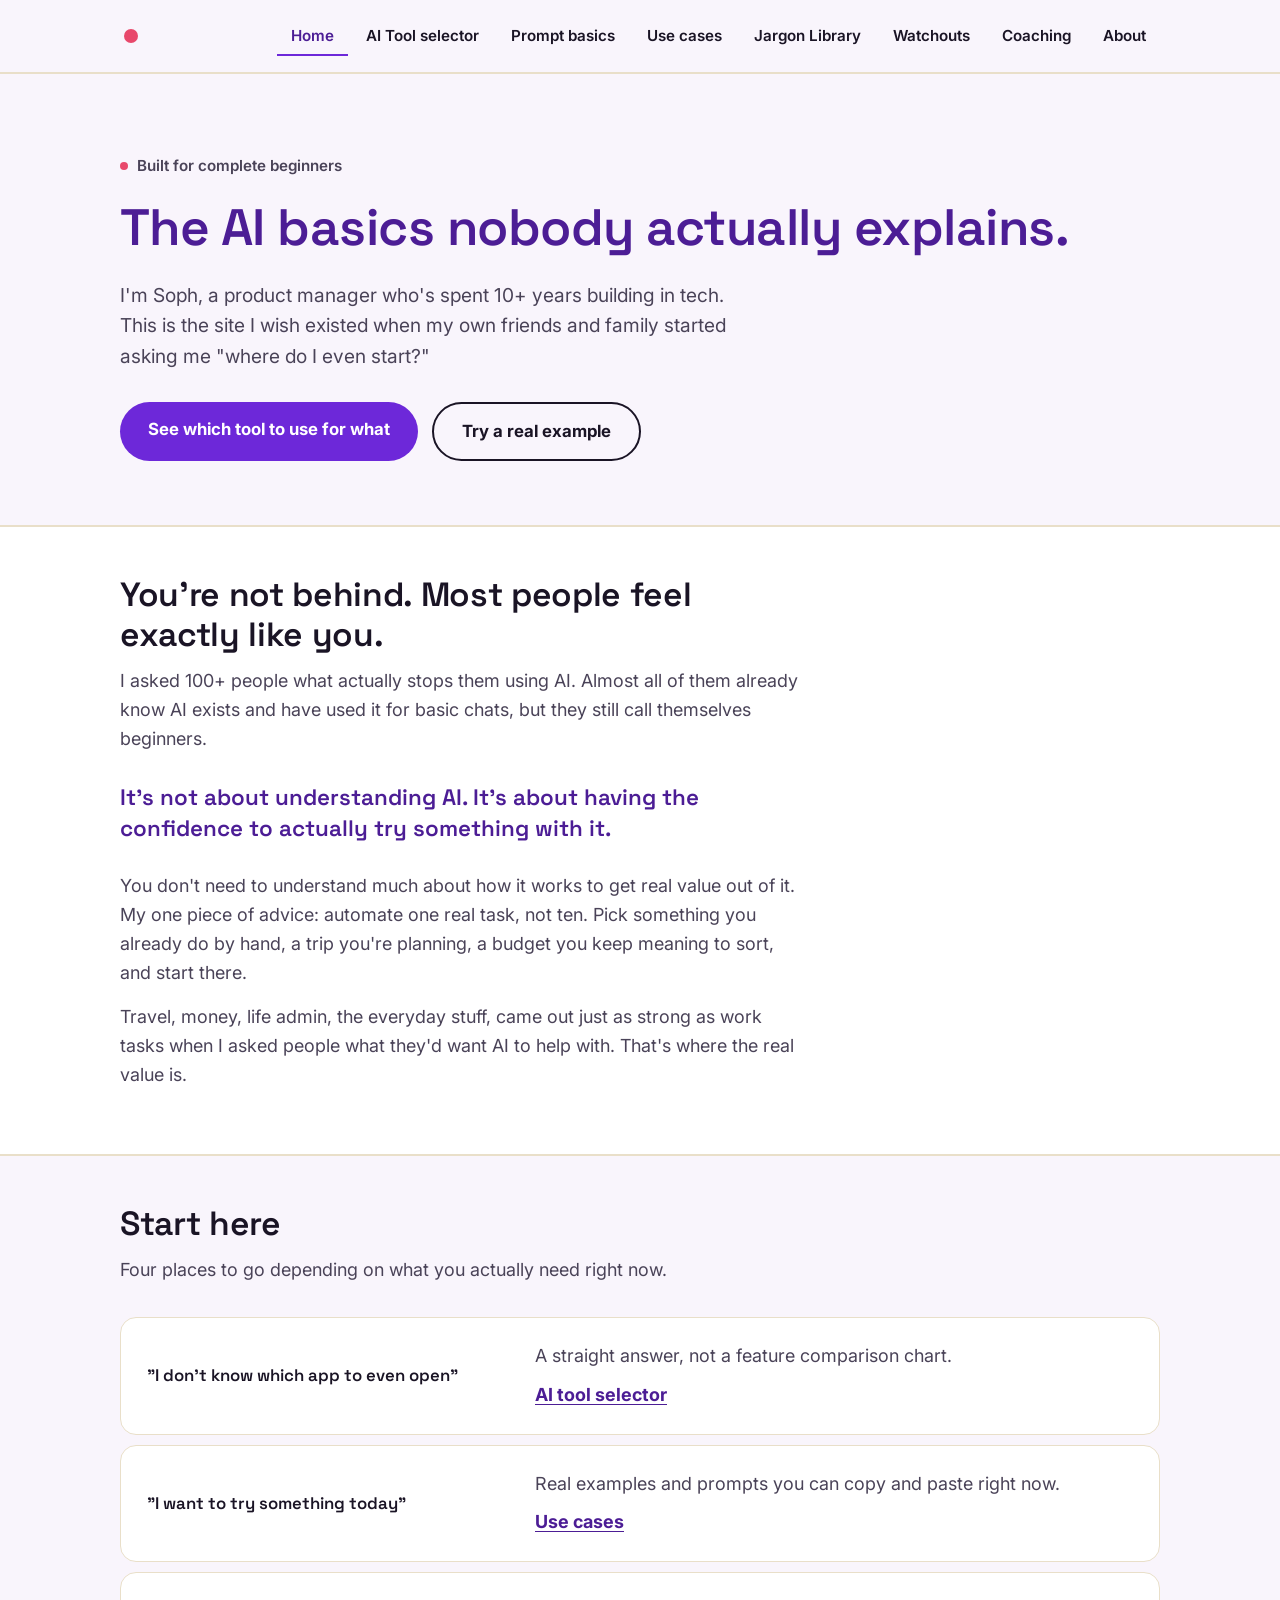
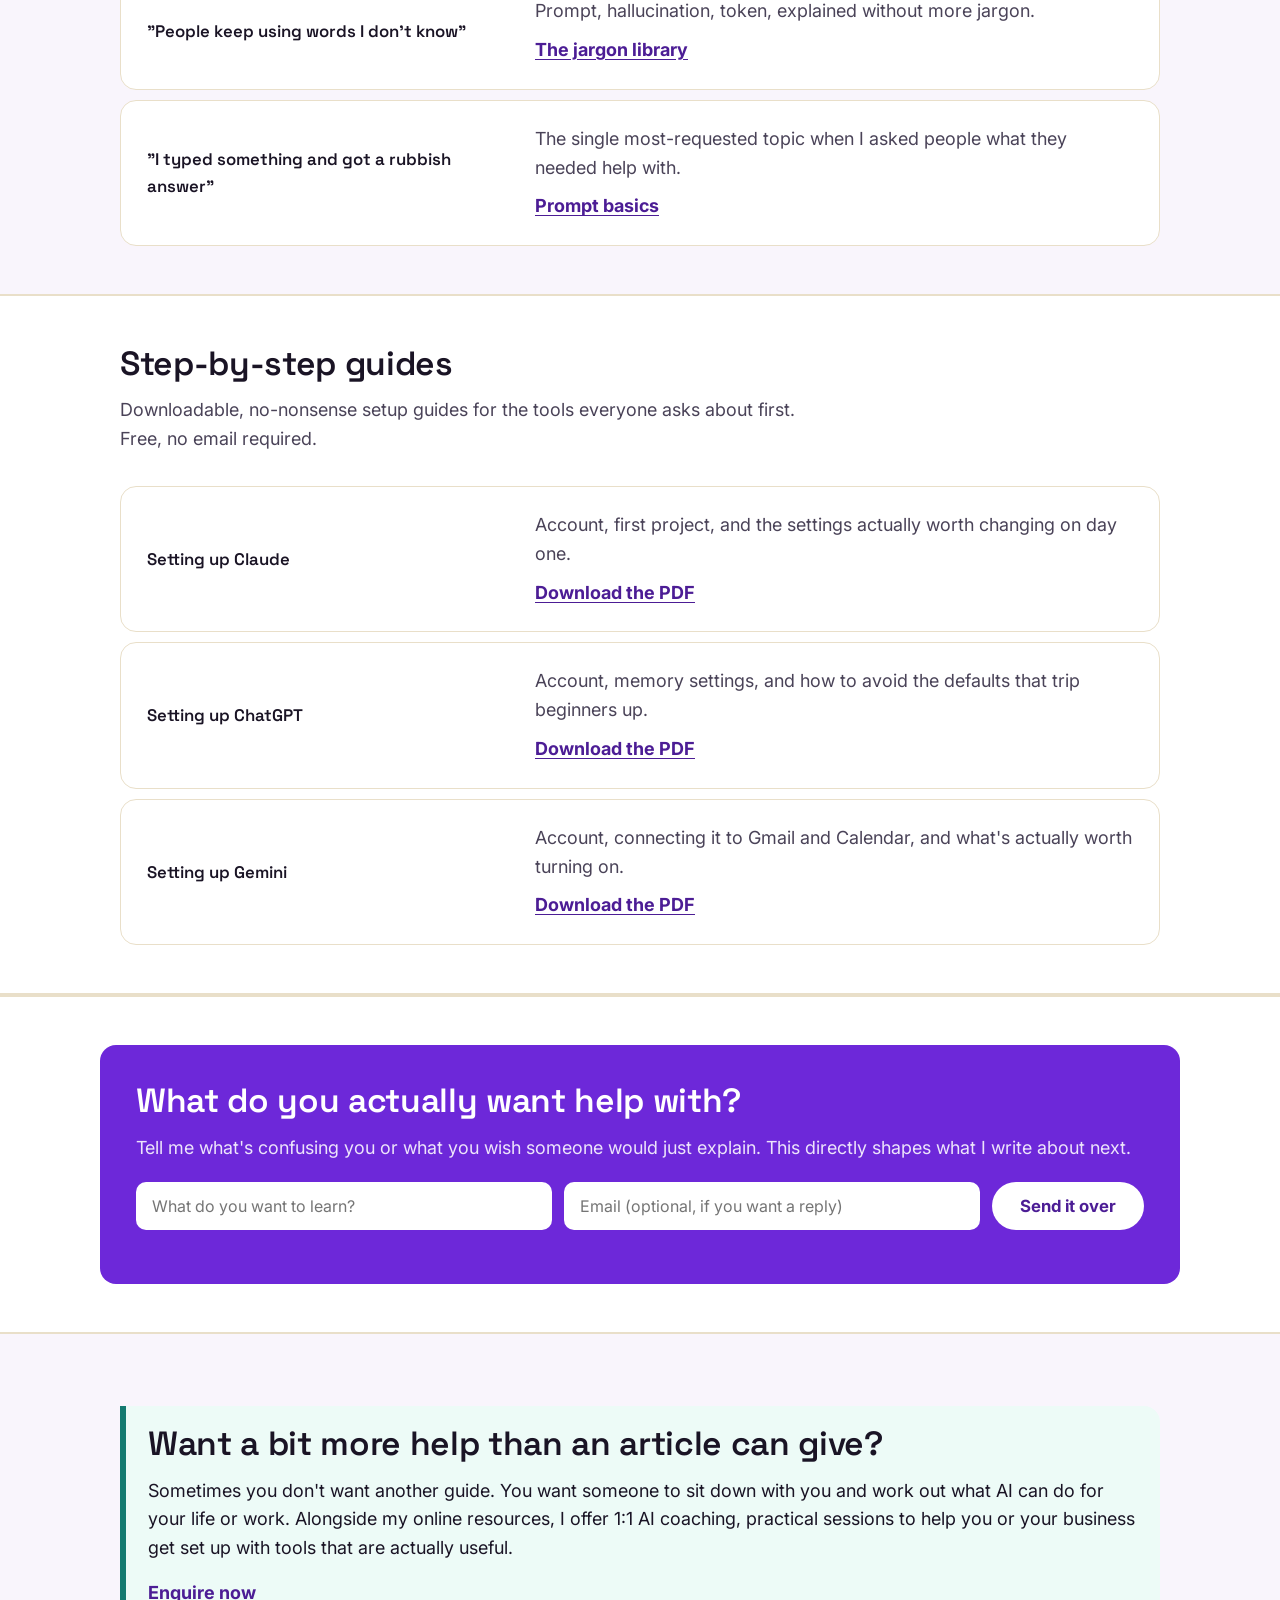
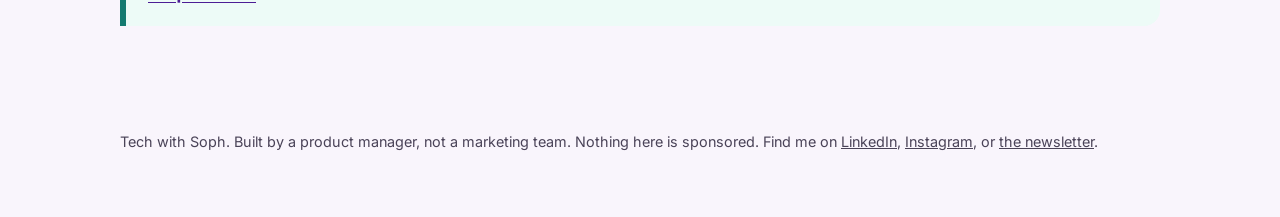
==== commit 914750ca: "Rebrand: violet-led identity, retire the four-colour rotation Violet is now the one brand colour acr" ====
--- a/index.html
+++ b/index.html
@@ -6,7 +6,7 @@
 <meta name="description" content="Plain-English help getting started with AI. Real use cases, ready-to-use prompts, and honest advice on which tool to use for what, from a product manager who does this for a living.">
 <link rel="preconnect" href="https://fonts.googleapis.com">
 <link rel="preconnect" href="https://fonts.gstatic.com" crossorigin>
-<link href="https://fonts.googleapis.com/css2?family=Unbounded:wght@600;700;800&family=Inter:wght@400;500;600;700&display=swap" rel="stylesheet">
+<link href="https://fonts.googleapis.com/css2?family=Space+Grotesk:wght@500;600;700&family=Inter:wght@400;500;600;700&display=swap" rel="stylesheet">
 <link rel="stylesheet" href="css/style.css">
 </head>
 <body>
@@ -131,6 +131,7 @@
       <p>Tell me what's confusing you or what you wish someone would just explain. This directly shapes what I write about next.</p>
       <form name="learn-request" method="POST" data-netlify="true" netlify-honeypot="bot-field" data-ajax-form>
         <input type="hidden" name="form-name" value="learn-request">
+        <input type="hidden" name="source" value="home">
         <p hidden><label>Don't fill this out: <input name="bot-field"></label></p>
         <input type="text" name="topic" placeholder="What do you want to learn?" required>
         <input type="email" name="email" placeholder="Email (optional, if you want a reply)">
--- a/css/style.css
+++ b/css/style.css
@@ -1,14 +1,19 @@
 /* ============================================
    Tech with Soph: shared styles
-   Warm cream base with a disciplined accent
-   system: one accent colour does the work per
-   moment (violet leads), instead of every colour
-   firing at once. Unbounded for headings, Inter
-   for body. Calibrated 2026-09-14 after this felt
-   busier than it needed to next to the portfolio
-   site: gradient headline replaced with a solid
-   colour, nav hover softened from a solid pill to
-   an underline, hero given more room to breathe.
+   Violet-led identity, restrained on purpose:
+   violet is the one brand colour (buttons, links,
+   nav, hero), teal and coral only ever rotate as a
+   scannability legend inside a single list of
+   sibling items (never a fixed site-wide meaning),
+   and a neutral grey tag marks the odd one out
+   (advanced, sycophancy). No more than three tag
+   colours on any page. Space Grotesk for display
+   headings (tighter, more confident than the old
+   Unbounded), Inter for body. Rebranded 2026-09-16
+   after the "keep the violet, drop the rainbow"
+   call, inspired by how Wise and Monzo spend one
+   colour deliberately instead of decorating with
+   several.
    ============================================ */
 
 :root {
@@ -20,7 +25,6 @@
   --primary-dark: #4C1D95;
   --coral: #E8486B;
   --teal: #147A70;
-  --yellow: #C97F0A;
   --lime: #C6EA3E;
   --border: #E9DFC9;
   --radius: 16px;
@@ -41,8 +45,9 @@
 }
 
 h1, h2, h3, .brand {
-  font-family: 'Unbounded', 'Inter', system-ui, sans-serif;
+  font-family: 'Space Grotesk', 'Inter', system-ui, sans-serif;
   font-weight: 600;
+  letter-spacing: -0.01em;
   color: var(--ink);
   line-height: 1.2;
 }
@@ -247,7 +252,9 @@
 }
 
 .tag {
-  display: inline-block;
+  display: inline-flex;
+  align-items: center;
+  justify-content: center;
   align-self: flex-start;
   font-family: 'Inter', system-ui, sans-serif;
   font-size: 0.78rem;
@@ -259,14 +266,15 @@
   border-radius: 999px;
   margin-bottom: 10px;
   /* reserves space for a two-line label so cards in the same row keep
-     their headings aligned, whether the tag wraps or not */
+     their headings aligned, whether the tag wraps or not. inline-flex
+     + align-items:center keeps single-line labels vertically centred
+     instead of stranded at the top of that reserved height. */
   min-height: 2.6em;
 }
 
 .tag-violet { background: #EDE4FB; color: var(--primary-dark); }
 .tag-coral { background: #FCE4E9; color: var(--coral); }
 .tag-teal { background: #DFF3F0; color: var(--teal); }
-.tag-yellow { background: #FBEACB; color: var(--yellow); }
 
 /* ---------- Use case accordion toggle ---------- */
 
@@ -277,7 +285,7 @@
   gap: 12px;
   width: 100%;
   font: inherit;
-  font-family: 'Unbounded', 'Inter', sans-serif;
+  font-family: 'Space Grotesk', 'Inter', sans-serif;
   font-weight: 600;
   color: var(--ink);
   background: none;
@@ -344,7 +352,7 @@
 table.compare thead th {
   background: var(--ink);
   color: #fff;
-  font-family: 'Unbounded', sans-serif;
+  font-family: 'Space Grotesk', sans-serif;
   font-size: 1.05rem;
 }
 
@@ -455,10 +463,10 @@
 }
 
 .learn-form .btn-primary {
-  background: var(--yellow);
-  color: var(--ink);
-}
-.learn-form .btn-primary:hover { background: #b56f08; color: #fff; }
+  background: #fff;
+  color: var(--primary-dark);
+}
+.learn-form .btn-primary:hover { background: var(--bg); }
 
 .form-status {
   margin-top: 20px;
@@ -592,19 +600,22 @@
 .term-list {
   display: flex;
   flex-direction: column;
-  border-top: 1px solid var(--border);
+  gap: 10px;
 }
 
 .term-row {
   display: grid;
   grid-template-columns: 220px 1fr;
   gap: 28px;
-  padding: 24px 0;
-  border-bottom: 1px solid var(--border);
+  align-items: center;
+  padding: 22px 24px;
+  background: var(--bg-card);
+  border: 1px solid var(--border);
+  border-radius: var(--radius);
 }
 
 .term-name {
-  font-family: 'Unbounded', 'Inter', sans-serif;
+  font-family: 'Space Grotesk', 'Inter', sans-serif;
   font-weight: 700;
   font-size: 1.05rem;
   color: var(--ink);
@@ -622,7 +633,7 @@
   .term-row {
     grid-template-columns: 1fr;
     gap: 6px;
-    padding: 18px 0;
+    padding: 18px 20px;
   }
 }
 
@@ -636,7 +647,7 @@
 .editorial p { color: var(--ink-soft); }
 
 .editorial p.pull {
-  font-family: 'Unbounded', 'Inter', sans-serif;
+  font-family: 'Space Grotesk', 'Inter', sans-serif;
   font-weight: 600;
   font-size: 1.4rem;
   line-height: 1.4;
@@ -650,19 +661,22 @@
 .path-list {
   display: flex;
   flex-direction: column;
-  border-top: 1px solid var(--border);
+  gap: 10px;
 }
 
 .path-row {
   display: grid;
   grid-template-columns: minmax(220px, 360px) 1fr;
   gap: 28px;
-  padding: 26px 0;
-  border-bottom: 1px solid var(--border);
+  align-items: center;
+  padding: 24px 26px;
+  background: var(--bg-card);
+  border: 1px solid var(--border);
+  border-radius: var(--radius);
 }
 
 .path-prompt {
-  font-family: 'Unbounded', 'Inter', sans-serif;
+  font-family: 'Space Grotesk', 'Inter', sans-serif;
   font-weight: 600;
   font-size: 1.05rem;
   color: var(--ink);
@@ -687,7 +701,7 @@
   .path-row {
     grid-template-columns: 1fr;
     gap: 8px;
-    padding: 18px 0;
+    padding: 18px 20px;
   }
 }
 
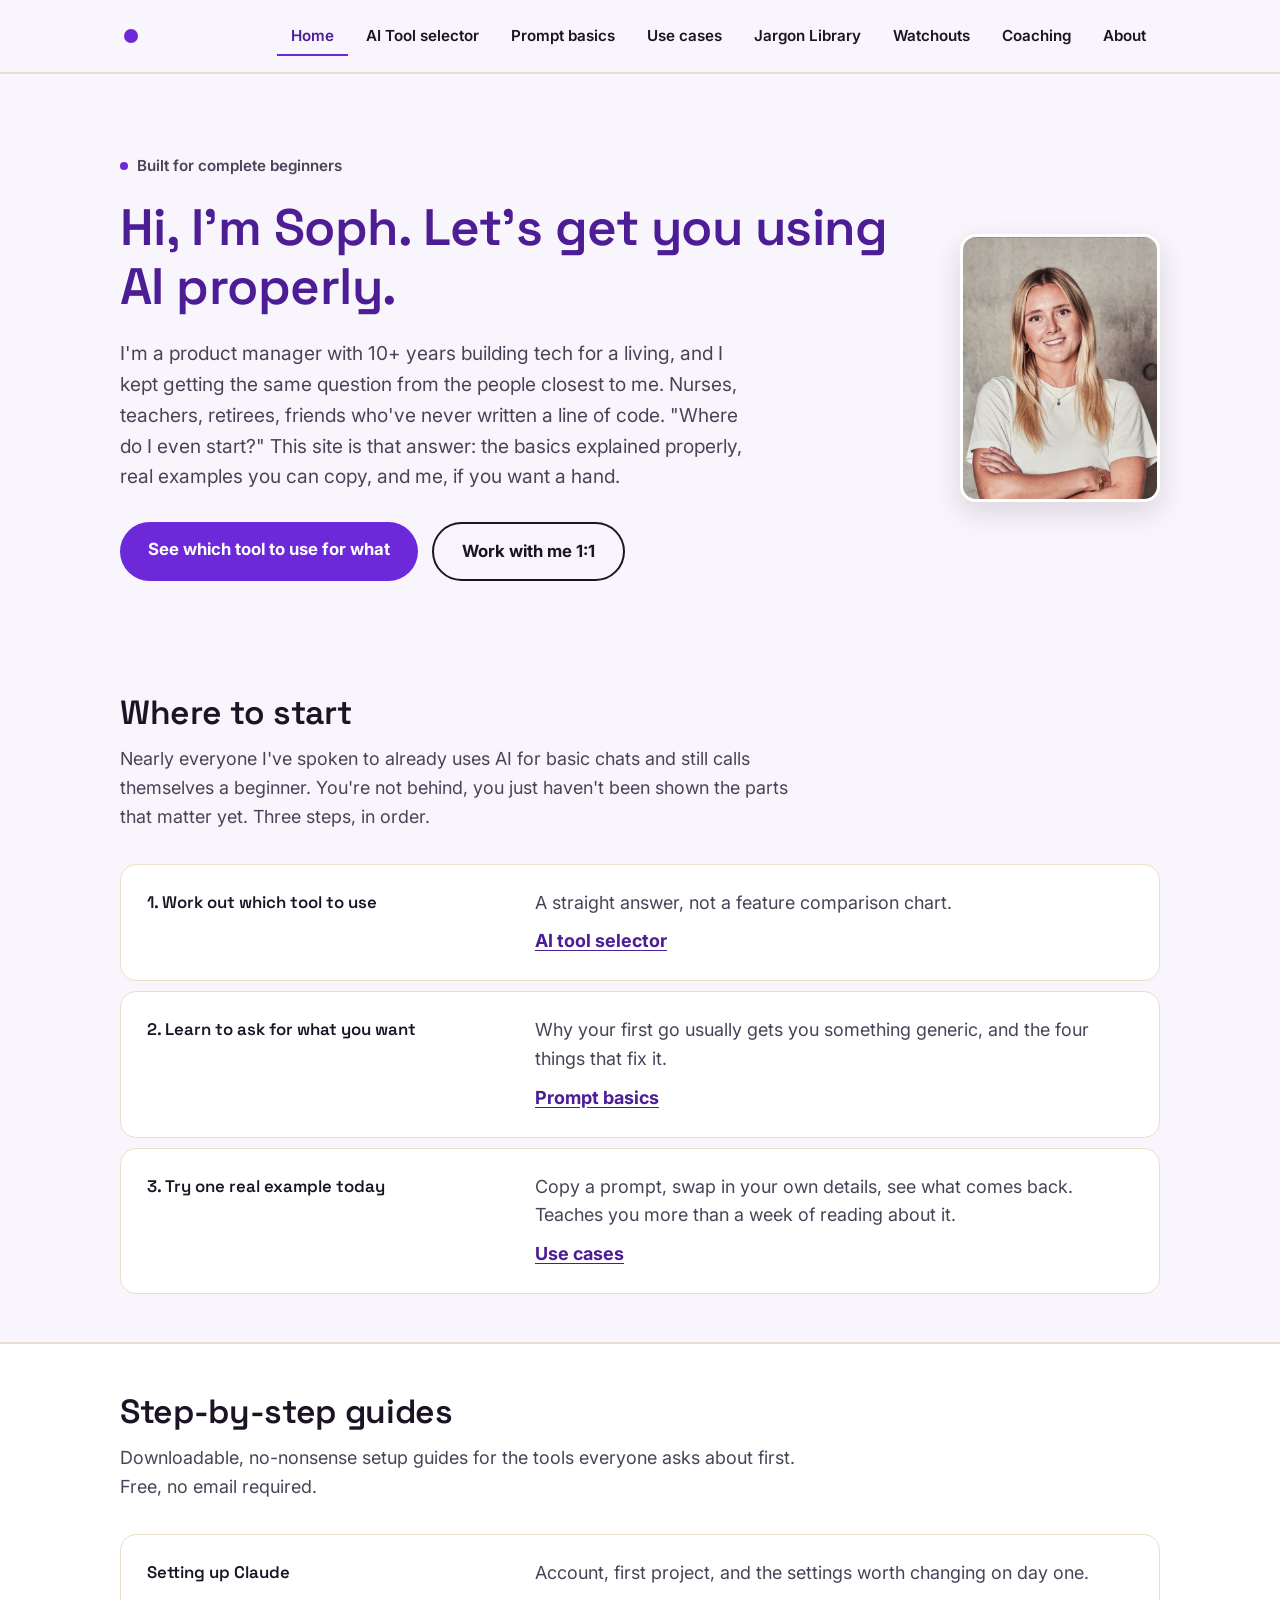
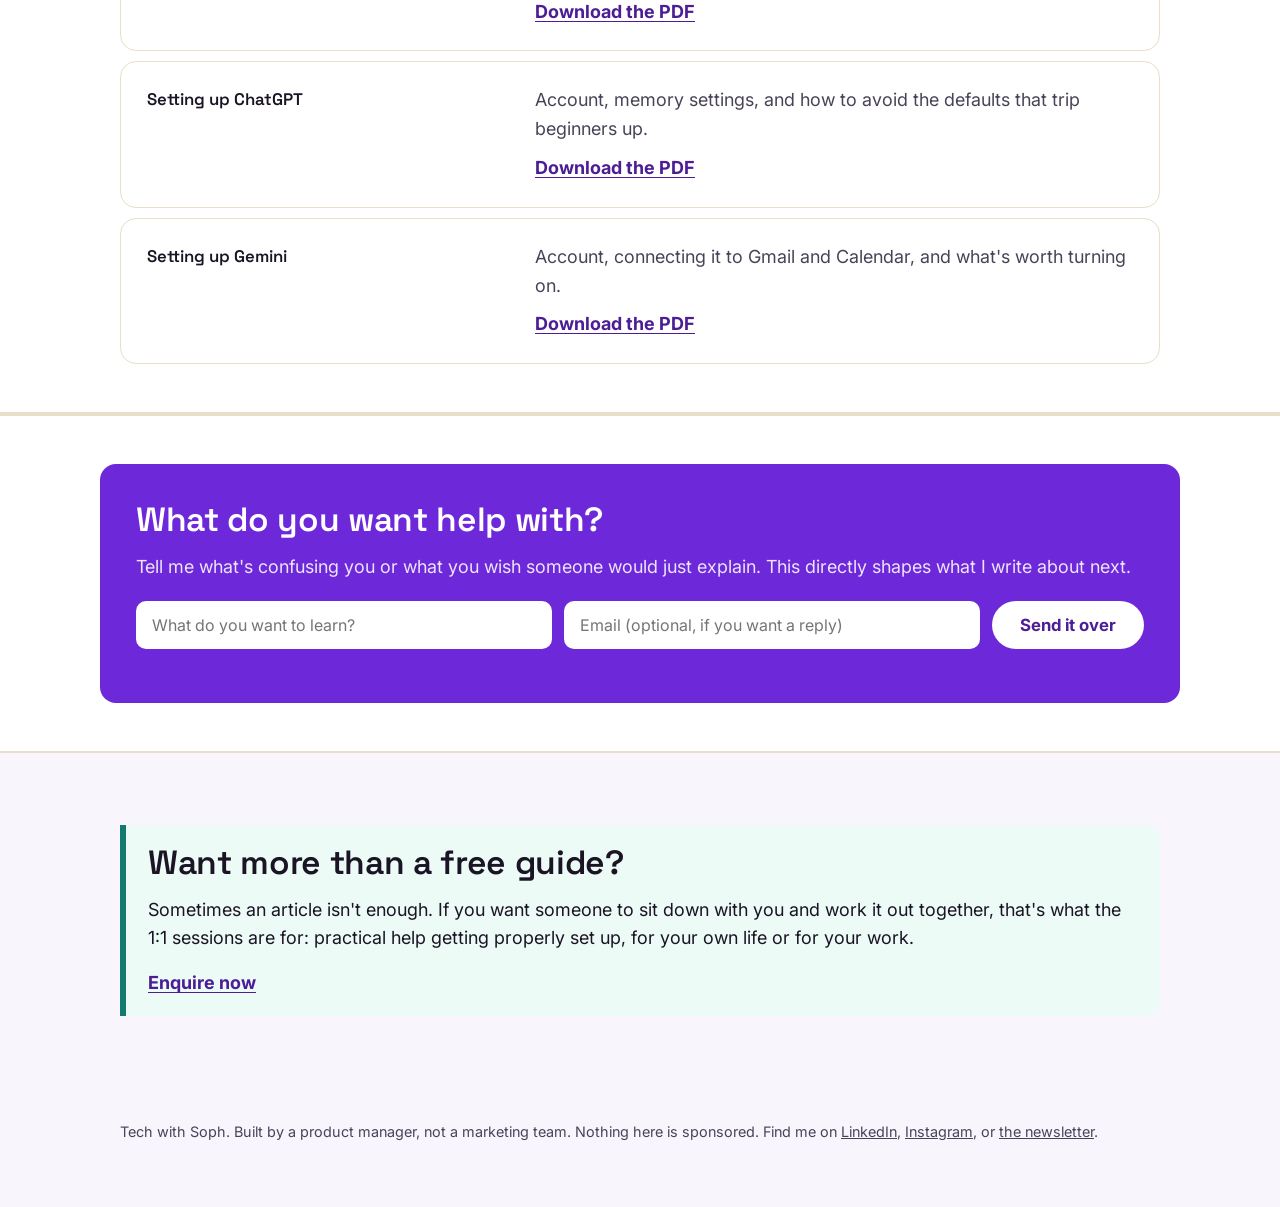
==== commit 1f6c1fa8: "Homepage restructure and site-wide voice cleanup Homepage: leads with Soph's photo and background in" ====
--- a/index.html
+++ b/index.html
@@ -32,24 +32,17 @@
 
   <section class="hero">
     <div class="wrap">
-      <span class="kicker">Built for complete beginners</span>
-      <h1>The AI basics nobody actually explains.</h1>
-      <p class="lead">I'm Soph, a product manager who's spent 10+ years building in tech. This is the site I wish existed when my own friends and family started asking me "where do I even start?"</p>
-      <div class="hero-actions">
-        <a href="tools.html" class="btn btn-primary">See which tool to use for what</a>
-        <a href="use-cases.html" class="btn btn-outline">Try a real example</a>
-      </div>
-    </div>
-  </section>
-
-  <section class="alt">
-    <div class="wrap">
-      <div class="editorial">
-        <h2>You're not behind. Most people feel exactly like you.</h2>
-        <p>I asked 100+ people what actually stops them using AI. Almost all of them already know AI exists and have used it for basic chats, but they still call themselves beginners.</p>
-        <p class="pull">It's not about understanding AI. It's about having the confidence to actually try something with it.</p>
-        <p>You don't need to understand much about how it works to get real value out of it. My one piece of advice: automate one real task, not ten. Pick something you already do by hand, a trip you're planning, a budget you keep meaning to sort, and start there.</p>
-        <p>Travel, money, life admin, the everyday stuff, came out just as strong as work tasks when I asked people what they'd want AI to help with. That's where the real value is.</p>
+      <div class="about-hero-row">
+        <div>
+          <span class="kicker">Built for complete beginners</span>
+          <h1>Hi, I'm Soph. Let's get you using AI properly.</h1>
+          <p class="lead">I'm a product manager with 10+ years building tech for a living, and I kept getting the same question from the people closest to me. Nurses, teachers, retirees, friends who've never written a line of code. "Where do I even start?" This site is that answer: the basics explained properly, real examples you can copy, and me, if you want a hand.</p>
+          <div class="hero-actions">
+            <a href="tools.html" class="btn btn-primary">See which tool to use for what</a>
+            <a href="coaching.html" class="btn btn-outline">Work with me 1:1</a>
+          </div>
+        </div>
+        <img src="img/soph-headshot.jpg" alt="Soph, the person behind Tech with Soph" class="about-photo">
       </div>
     </div>
   </section>
@@ -57,36 +50,29 @@
   <section>
     <div class="wrap">
       <div class="section-intro">
-        <h2>Start here</h2>
-        <p>Four places to go depending on what you actually need right now.</p>
+        <h2>Where to start</h2>
+        <p>Nearly everyone I've spoken to already uses AI for basic chats and still calls themselves a beginner. You're not behind, you just haven't been shown the parts that matter yet. Three steps, in order.</p>
       </div>
       <div class="path-list">
         <div class="path-row">
-          <p class="path-prompt">"I don't know which app to even open"</p>
+          <p class="path-prompt">1. Work out which tool to use</p>
           <div class="path-body">
             <p>A straight answer, not a feature comparison chart.</p>
             <a href="tools.html" class="path-link">AI tool selector</a>
           </div>
         </div>
         <div class="path-row">
-          <p class="path-prompt">"I want to try something today"</p>
+          <p class="path-prompt">2. Learn to ask for what you want</p>
           <div class="path-body">
-            <p>Real examples and prompts you can copy and paste right now.</p>
-            <a href="use-cases.html" class="path-link">Use cases</a>
+            <p>Why your first go usually gets you something generic, and the four things that fix it.</p>
+            <a href="prompting.html" class="path-link">Prompt basics</a>
           </div>
         </div>
         <div class="path-row">
-          <p class="path-prompt">"People keep using words I don't know"</p>
+          <p class="path-prompt">3. Try one real example today</p>
           <div class="path-body">
-            <p>Prompt, hallucination, token, explained without more jargon.</p>
-            <a href="glossary.html" class="path-link">The jargon library</a>
-          </div>
-        </div>
-        <div class="path-row">
-          <p class="path-prompt">"I typed something and got a rubbish answer"</p>
-          <div class="path-body">
-            <p>The single most-requested topic when I asked people what they needed help with.</p>
-            <a href="prompting.html" class="path-link">Prompt basics</a>
+            <p>Copy a prompt, swap in your own details, see what comes back. Teaches you more than a week of reading about it.</p>
+            <a href="use-cases.html" class="path-link">Use cases</a>
           </div>
         </div>
       </div>
@@ -103,7 +89,7 @@
         <div class="path-row">
           <p class="path-prompt">Setting up Claude</p>
           <div class="path-body">
-            <p>Account, first project, and the settings actually worth changing on day one.</p>
+            <p>Account, first project, and the settings worth changing on day one.</p>
             <a href="guides/setting-up-claude.pdf" download class="path-link">Download the PDF</a>
           </div>
         </div>
@@ -117,7 +103,7 @@
         <div class="path-row">
           <p class="path-prompt">Setting up Gemini</p>
           <div class="path-body">
-            <p>Account, connecting it to Gmail and Calendar, and what's actually worth turning on.</p>
+            <p>Account, connecting it to Gmail and Calendar, and what's worth turning on.</p>
             <a href="guides/setting-up-gemini.pdf" download class="path-link">Download the PDF</a>
           </div>
         </div>
@@ -127,7 +113,7 @@
 
   <section class="alt">
     <div class="wrap learn-form">
-      <h2>What do you actually want help with?</h2>
+      <h2>What do you want help with?</h2>
       <p>Tell me what's confusing you or what you wish someone would just explain. This directly shapes what I write about next.</p>
       <form name="learn-request" method="POST" data-netlify="true" netlify-honeypot="bot-field" data-ajax-form>
         <input type="hidden" name="form-name" value="learn-request">
@@ -144,8 +130,8 @@
   <section>
     <div class="wrap">
       <div class="callout good">
-        <h2>Want a bit more help than an article can give?</h2>
-        <p>Sometimes you don't want another guide. You want someone to sit down with you and work out what AI can do for your life or work. Alongside my online resources, I offer 1:1 AI coaching, practical sessions to help you or your business get set up with tools that are actually useful.</p>
+        <h2>Want more than a free guide?</h2>
+        <p>Sometimes an article isn't enough. If you want someone to sit down with you and work it out together, that's what the 1:1 sessions are for: practical help getting properly set up, for your own life or for your work.</p>
         <a href="coaching.html#enquire" class="path-link">Enquire now</a>
       </div>
     </div>
--- a/css/style.css
+++ b/css/style.css
@@ -103,7 +103,7 @@
   width: 10px;
   height: 10px;
   border-radius: 50%;
-  background: var(--coral);
+  background: var(--primary);
   display: inline-block;
 }
 
@@ -187,7 +187,7 @@
   width: 8px;
   height: 8px;
   border-radius: 50%;
-  background: var(--coral);
+  background: var(--primary);
   flex-shrink: 0;
 }
 
@@ -607,7 +607,7 @@
   display: grid;
   grid-template-columns: 220px 1fr;
   gap: 28px;
-  align-items: center;
+  align-items: start;
   padding: 22px 24px;
   background: var(--bg-card);
   border: 1px solid var(--border);
@@ -668,7 +668,7 @@
   display: grid;
   grid-template-columns: minmax(220px, 360px) 1fr;
   gap: 28px;
-  align-items: center;
+  align-items: start;
   padding: 24px 26px;
   background: var(--bg-card);
   border: 1px solid var(--border);
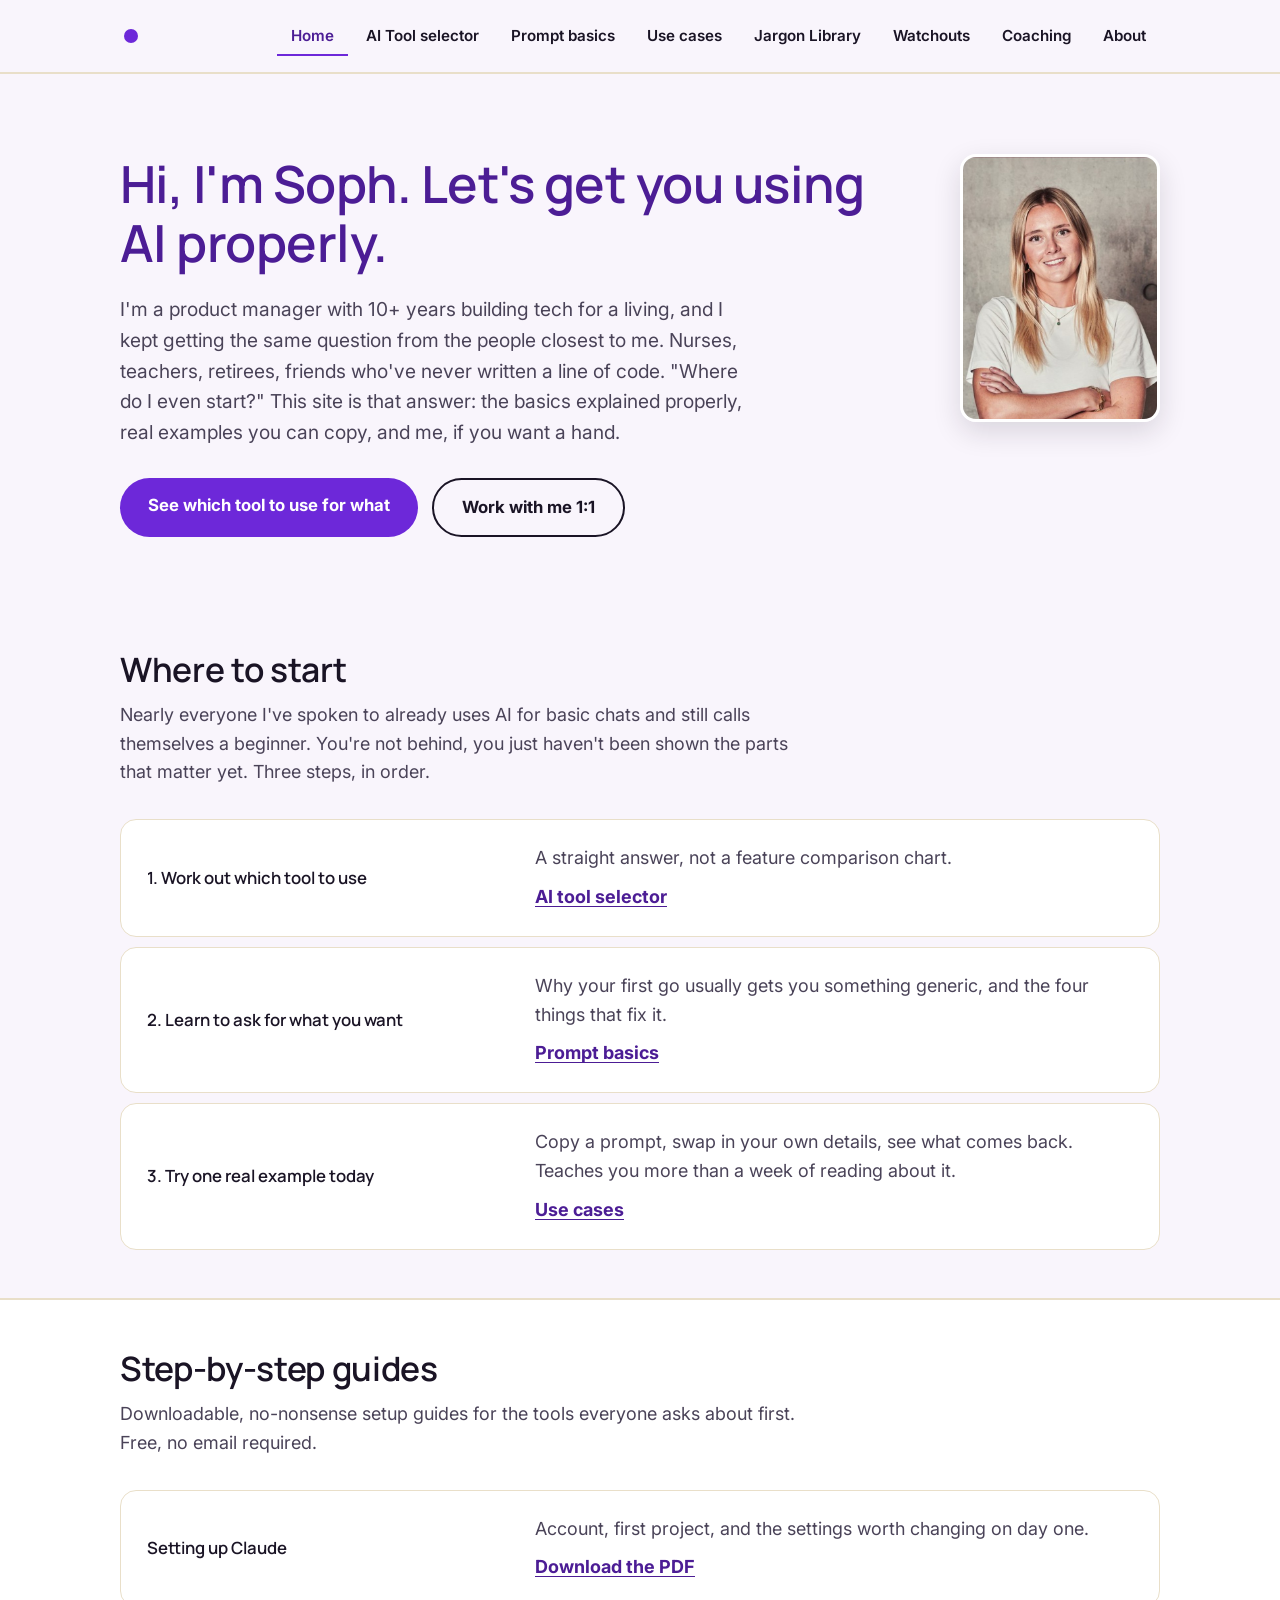
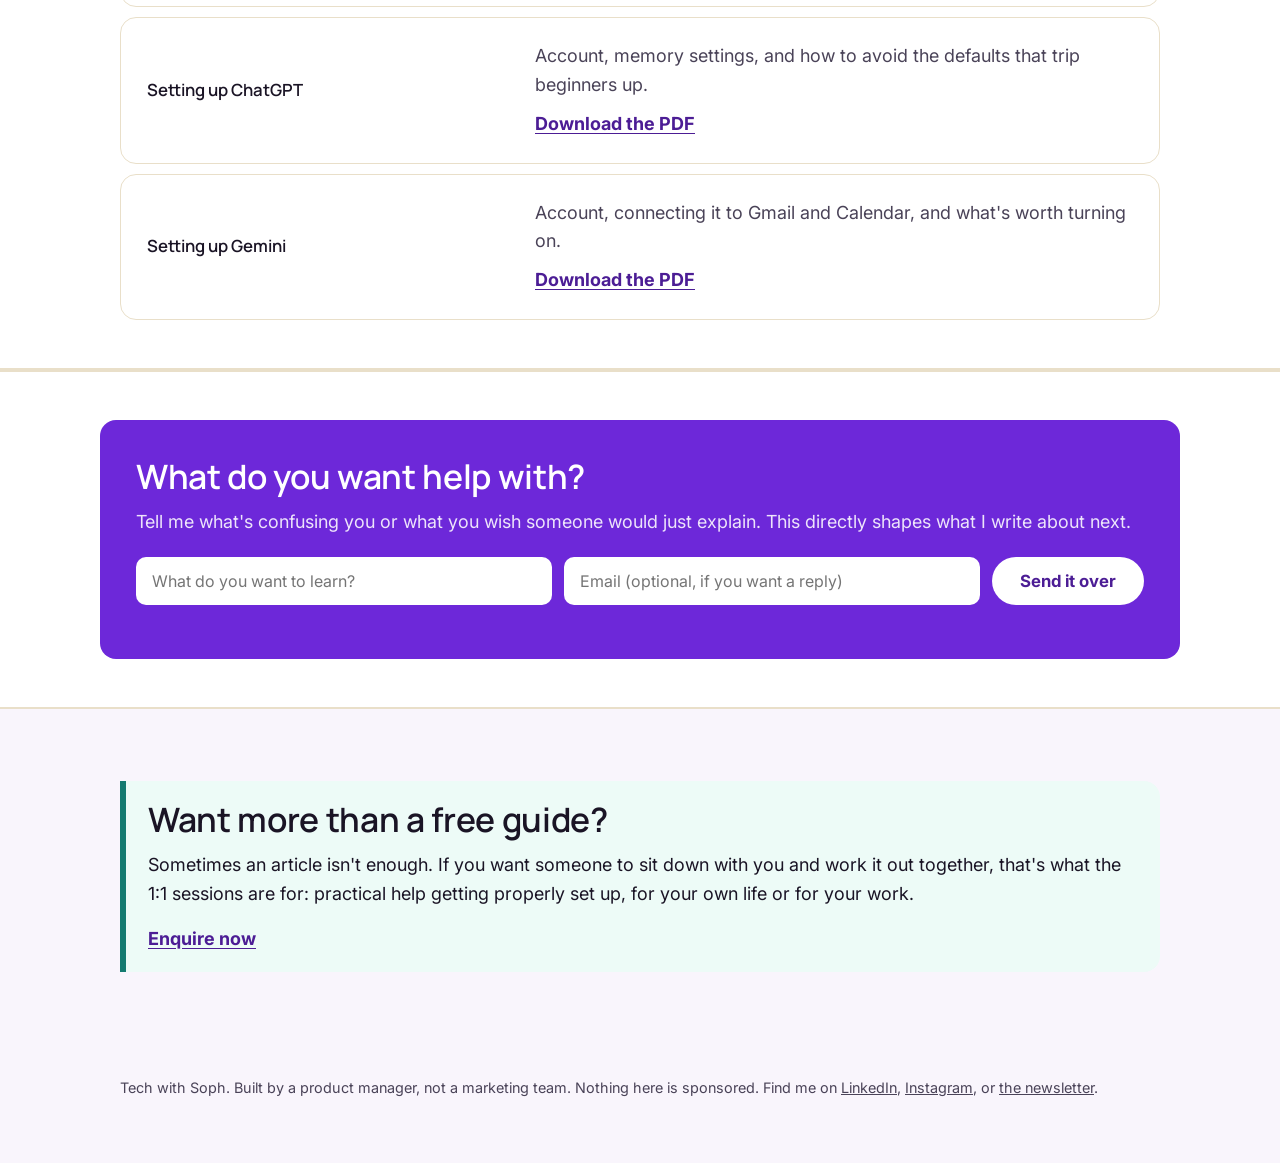
==== commit 3efc4497: "Swap display font to Manrope, remove kicker eyebrow labels site-wide - Space Grotesk out, Manrope in" ====
--- a/index.html
+++ b/index.html
@@ -6,7 +6,7 @@
 <meta name="description" content="Plain-English help getting started with AI. Real use cases, ready-to-use prompts, and honest advice on which tool to use for what, from a product manager who does this for a living.">
 <link rel="preconnect" href="https://fonts.googleapis.com">
 <link rel="preconnect" href="https://fonts.gstatic.com" crossorigin>
-<link href="https://fonts.googleapis.com/css2?family=Space+Grotesk:wght@500;600;700&family=Inter:wght@400;500;600;700&display=swap" rel="stylesheet">
+<link href="https://fonts.googleapis.com/css2?family=Manrope:wght@500;600;700;800&family=Inter:wght@400;500;600;700&display=swap" rel="stylesheet">
 <link rel="stylesheet" href="css/style.css">
 </head>
 <body>
@@ -34,7 +34,6 @@
     <div class="wrap">
       <div class="about-hero-row">
         <div>
-          <span class="kicker">Built for complete beginners</span>
           <h1>Hi, I'm Soph. Let's get you using AI properly.</h1>
           <p class="lead">I'm a product manager with 10+ years building tech for a living, and I kept getting the same question from the people closest to me. Nurses, teachers, retirees, friends who've never written a line of code. "Where do I even start?" This site is that answer: the basics explained properly, real examples you can copy, and me, if you want a hand.</p>
           <div class="hero-actions">
--- a/css/style.css
+++ b/css/style.css
@@ -7,7 +7,7 @@
    sibling items (never a fixed site-wide meaning),
    and a neutral grey tag marks the odd one out
    (advanced, sycophancy). No more than three tag
-   colours on any page. Space Grotesk for display
+   colours on any page. Manrope for display
    headings (tighter, more confident than the old
    Unbounded), Inter for body. Rebranded 2026-09-16
    after the "keep the violet, drop the rainbow"
@@ -45,7 +45,7 @@
 }
 
 h1, h2, h3, .brand {
-  font-family: 'Space Grotesk', 'Inter', system-ui, sans-serif;
+  font-family: 'Manrope', 'Inter', system-ui, sans-serif;
   font-weight: 600;
   letter-spacing: -0.01em;
   color: var(--ink);
@@ -180,15 +180,6 @@
   font-weight: 600;
   font-size: 0.95rem;
   margin: 0 0 20px;
-}
-
-.hero .kicker::before {
-  content: "";
-  width: 8px;
-  height: 8px;
-  border-radius: 50%;
-  background: var(--primary);
-  flex-shrink: 0;
 }
 
 .hero p.lead {
@@ -285,7 +276,7 @@
   gap: 12px;
   width: 100%;
   font: inherit;
-  font-family: 'Space Grotesk', 'Inter', sans-serif;
+  font-family: 'Manrope', 'Inter', sans-serif;
   font-weight: 600;
   color: var(--ink);
   background: none;
@@ -352,7 +343,7 @@
 table.compare thead th {
   background: var(--ink);
   color: #fff;
-  font-family: 'Space Grotesk', sans-serif;
+  font-family: 'Manrope', sans-serif;
   font-size: 1.05rem;
 }
 
@@ -377,6 +368,16 @@
   position: relative;
   margin: 12px 0 20px;
   white-space: pre-wrap;
+}
+
+/* Prompt-template grid cards (prompting.html): headings run different
+   lengths card to card, so without help the boxes below them start at
+   different heights and the row looks jagged. Cards already stretch to
+   equal height via .grid's align-items: stretch, so pinning the box to
+   the bottom with margin-top: auto lines every box up on the same
+   baseline regardless of heading length. */
+.prompt-card > .prompt-block {
+  margin-top: auto;
 }
 
 .prompt-copy-btn {
@@ -511,7 +512,7 @@
 
 .about-hero-row {
   display: flex;
-  align-items: center;
+  align-items: flex-start;
   gap: 40px;
   flex-wrap: wrap;
 }
@@ -607,7 +608,7 @@
   display: grid;
   grid-template-columns: 220px 1fr;
   gap: 28px;
-  align-items: start;
+  align-items: center;
   padding: 22px 24px;
   background: var(--bg-card);
   border: 1px solid var(--border);
@@ -615,7 +616,7 @@
 }
 
 .term-name {
-  font-family: 'Space Grotesk', 'Inter', sans-serif;
+  font-family: 'Manrope', 'Inter', sans-serif;
   font-weight: 700;
   font-size: 1.05rem;
   color: var(--ink);
@@ -647,7 +648,7 @@
 .editorial p { color: var(--ink-soft); }
 
 .editorial p.pull {
-  font-family: 'Space Grotesk', 'Inter', sans-serif;
+  font-family: 'Manrope', 'Inter', sans-serif;
   font-weight: 600;
   font-size: 1.4rem;
   line-height: 1.4;
@@ -668,7 +669,7 @@
   display: grid;
   grid-template-columns: minmax(220px, 360px) 1fr;
   gap: 28px;
-  align-items: start;
+  align-items: center;
   padding: 24px 26px;
   background: var(--bg-card);
   border: 1px solid var(--border);
@@ -676,7 +677,7 @@
 }
 
 .path-prompt {
-  font-family: 'Space Grotesk', 'Inter', sans-serif;
+  font-family: 'Manrope', 'Inter', sans-serif;
   font-weight: 600;
   font-size: 1.05rem;
   color: var(--ink);
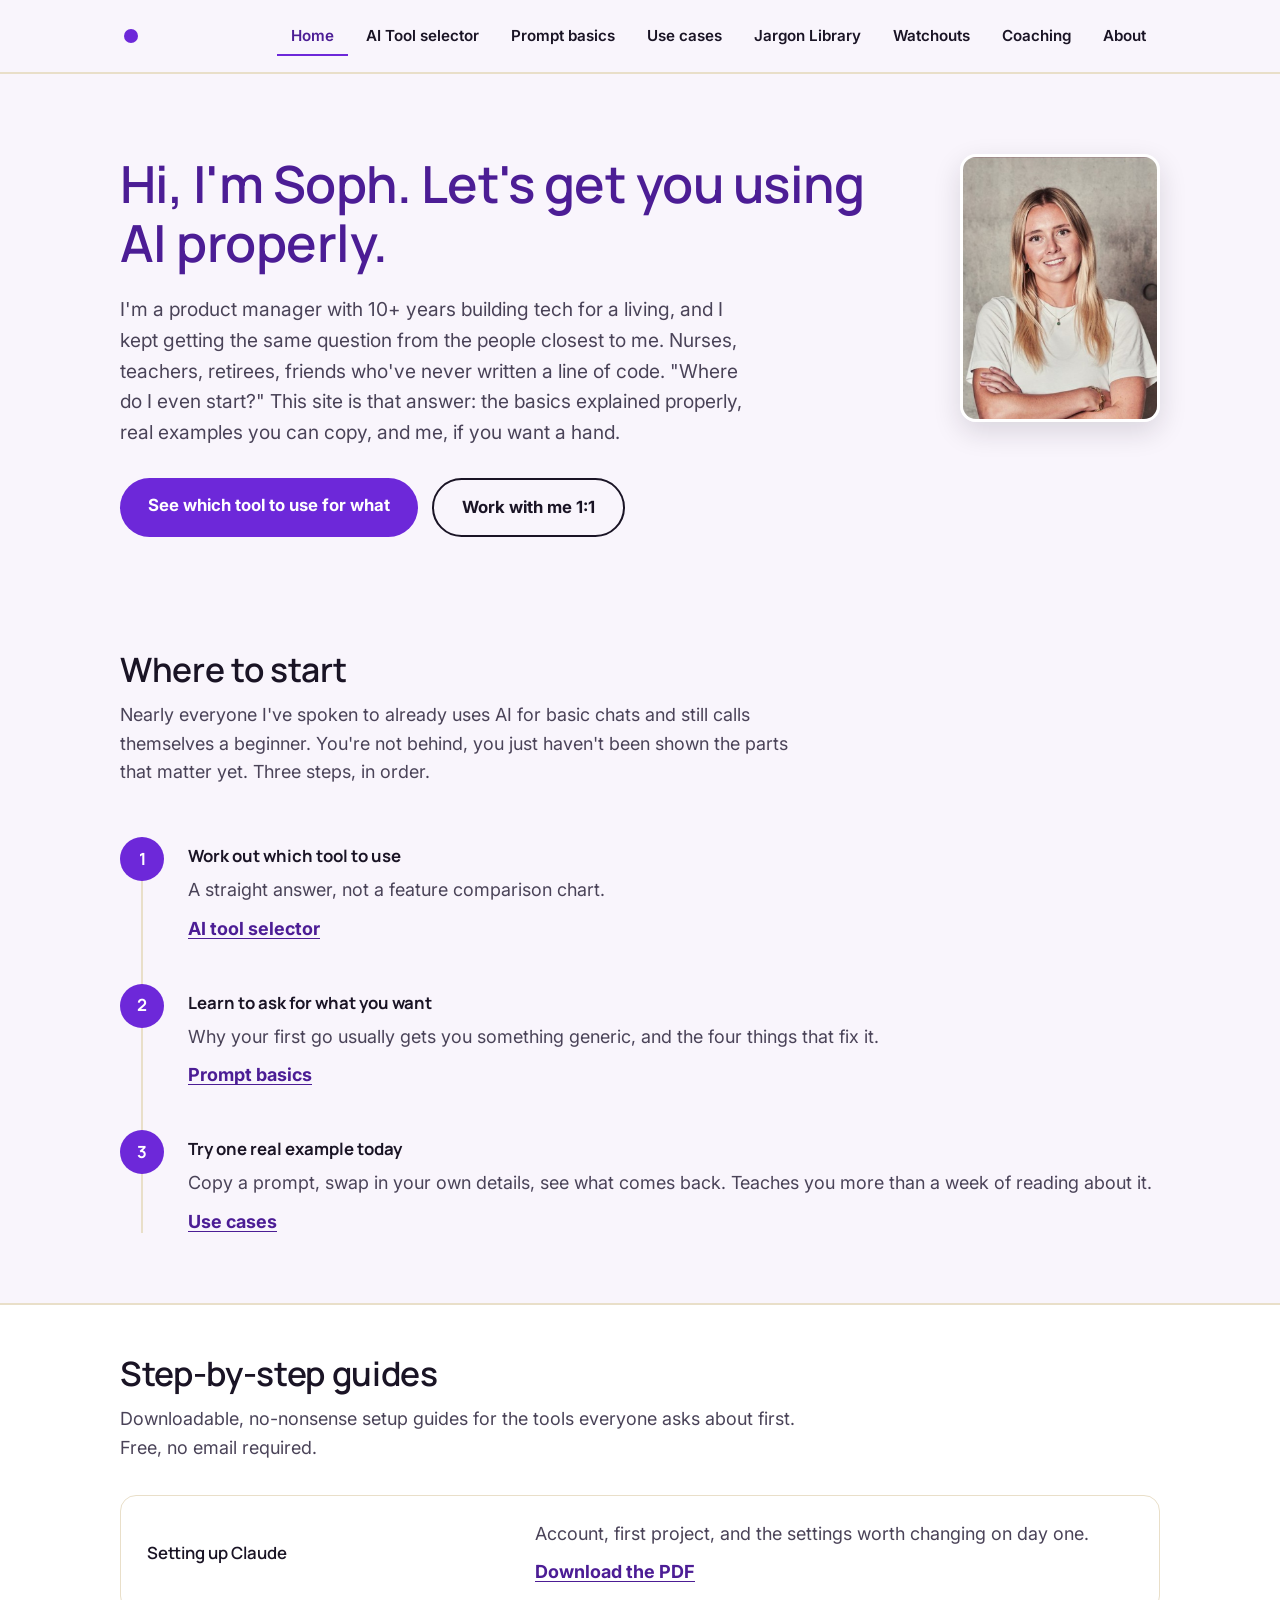
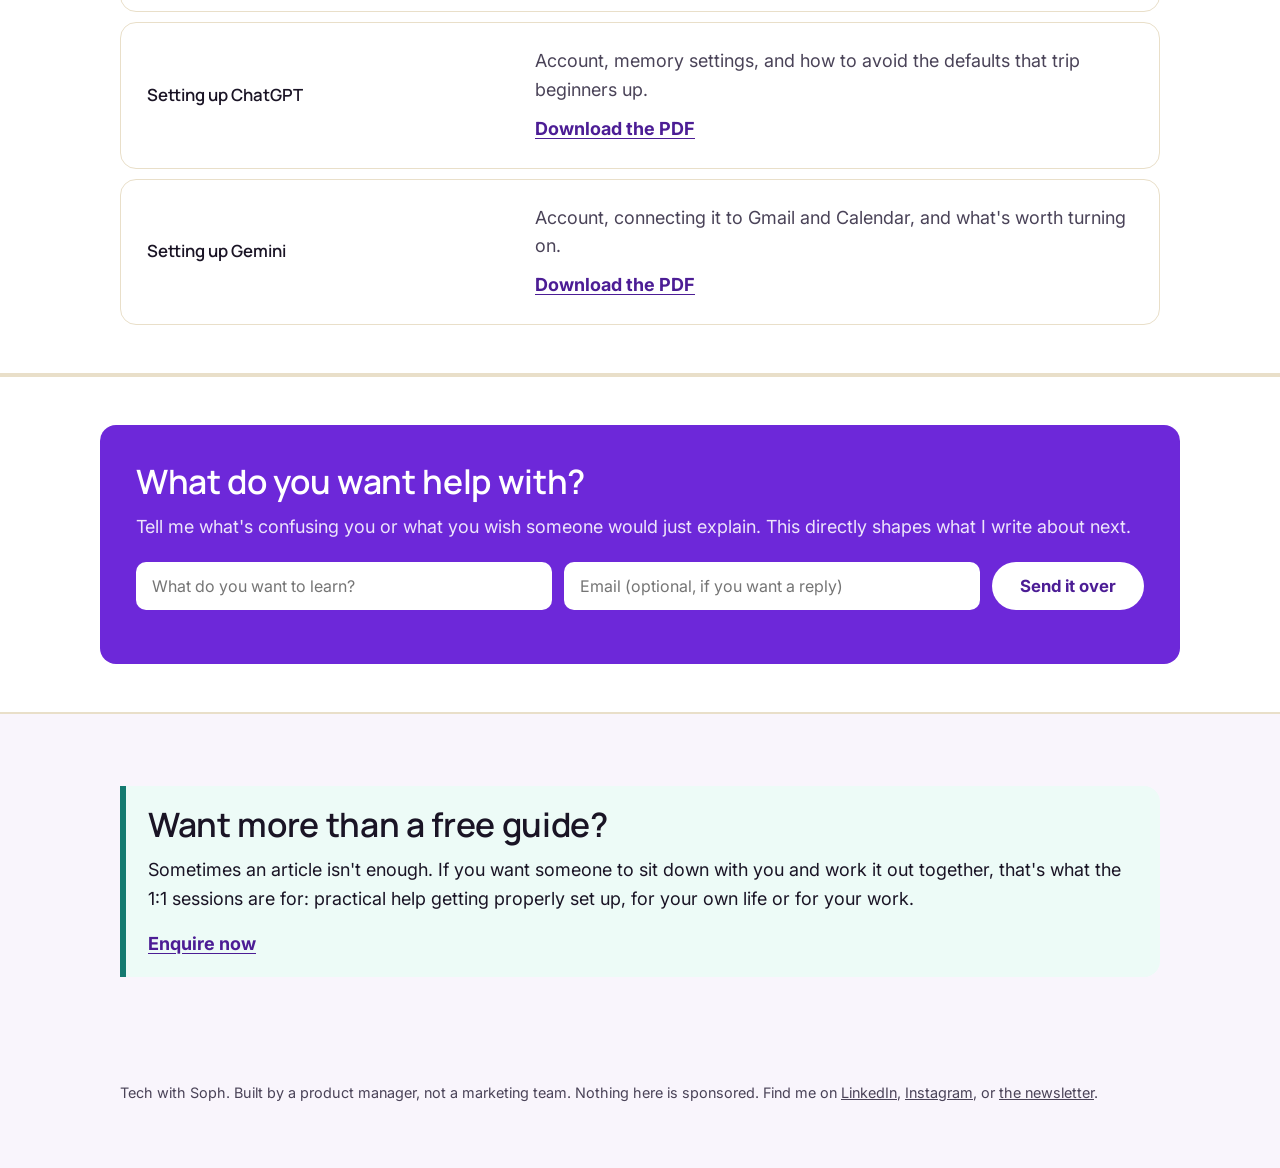
==== commit 0159b546: "Replace the numbered step boxes with a connected timeline "Where to start" on Home and "How it works" ====
--- a/index.html
+++ b/index.html
@@ -52,24 +52,27 @@
         <h2>Where to start</h2>
         <p>Nearly everyone I've spoken to already uses AI for basic chats and still calls themselves a beginner. You're not behind, you just haven't been shown the parts that matter yet. Three steps, in order.</p>
       </div>
-      <div class="path-list">
-        <div class="path-row">
-          <p class="path-prompt">1. Work out which tool to use</p>
-          <div class="path-body">
+      <div class="steps">
+        <div class="step">
+          <div class="step-marker">1</div>
+          <div class="step-body">
+            <p class="step-title">Work out which tool to use</p>
             <p>A straight answer, not a feature comparison chart.</p>
             <a href="tools.html" class="path-link">AI tool selector</a>
           </div>
         </div>
-        <div class="path-row">
-          <p class="path-prompt">2. Learn to ask for what you want</p>
-          <div class="path-body">
+        <div class="step">
+          <div class="step-marker">2</div>
+          <div class="step-body">
+            <p class="step-title">Learn to ask for what you want</p>
             <p>Why your first go usually gets you something generic, and the four things that fix it.</p>
             <a href="prompting.html" class="path-link">Prompt basics</a>
           </div>
         </div>
-        <div class="path-row">
-          <p class="path-prompt">3. Try one real example today</p>
-          <div class="path-body">
+        <div class="step">
+          <div class="step-marker">3</div>
+          <div class="step-body">
+            <p class="step-title">Try one real example today</p>
             <p>Copy a prompt, swap in your own details, see what comes back. Teaches you more than a week of reading about it.</p>
             <a href="use-cases.html" class="path-link">Use cases</a>
           </div>
@@ -148,5 +151,7 @@
 
 <script src="js/nav-toggle.js"></script>
 
+<script src="js/step-reveal.js"></script>
+
 </body>
 </html>
--- a/css/style.css
+++ b/css/style.css
@@ -320,6 +320,13 @@
 
 /* ---------- Tool comparison table ---------- */
 
+.scroll-hint {
+  display: none;
+  font-size: 0.85rem;
+  color: var(--ink-soft);
+  margin: 0 0 8px;
+}
+
 .table-wrap {
   overflow-x: auto;
   border-radius: var(--radius);
@@ -581,6 +588,7 @@
     left: 0;
     right: 0;
     flex-direction: column;
+    align-items: center;
     gap: 2px;
     background: var(--bg);
     border-bottom: 2px solid var(--border);
@@ -589,11 +597,13 @@
 
   nav.site-nav.open { display: flex; }
 
-  nav.site-nav a { padding: 13px 14px; }
+  nav.site-nav a { padding: 13px 14px; text-align: center; }
 
   section { padding: 36px 0; }
 
   .about-hero-row { justify-content: center; text-align: left; }
+
+  .scroll-hint { display: block; }
 }
 
 /* ---------- Term list (jargon library, replaces boxed cards) ---------- */
@@ -641,19 +651,39 @@
 /* ---------- Editorial prose block (replaces card-grid for a running
    argument rather than a set of parallel options) ---------- */
 
+.editorial-row {
+  display: flex;
+  gap: 56px;
+  align-items: flex-start;
+  flex-wrap: wrap;
+}
+
 .editorial {
-  max-width: 680px;
+  flex: 1 1 420px;
+  max-width: 620px;
 }
 
 .editorial p { color: var(--ink-soft); }
 
-.editorial p.pull {
+.editorial-pull {
+  flex: 1 1 260px;
+  max-width: 320px;
+  margin: 6px 0 0;
+  padding: 4px 0 4px 24px;
+  border-left: 3px solid var(--primary);
   font-family: 'Manrope', 'Inter', sans-serif;
   font-weight: 600;
-  font-size: 1.4rem;
+  font-size: 1.5rem;
   line-height: 1.4;
   color: var(--primary-dark);
-  margin: 28px 0;
+}
+
+@media (max-width: 700px) {
+  .editorial-pull {
+    max-width: none;
+    font-size: 1.3rem;
+    padding: 4px 0 4px 18px;
+  }
 }
 
 /* ---------- Path list (label + description/link row, for genuinely
@@ -706,6 +736,77 @@
   }
 }
 
+/* ---------- Numbered step sequence (a process, not a card grid):
+   connected timeline with a scroll-in reveal, see js/step-reveal.js ---------- */
+
+.steps {
+  position: relative;
+  display: flex;
+  flex-direction: column;
+  gap: 4px;
+}
+
+.steps::before {
+  content: "";
+  position: absolute;
+  top: 22px;
+  bottom: 22px;
+  left: 21px;
+  width: 2px;
+  background: var(--border);
+}
+
+.step {
+  position: relative;
+  display: flex;
+  gap: 24px;
+  padding: 18px 0;
+  opacity: 1;
+  transform: none;
+  transition: opacity 0.6s ease, transform 0.6s ease;
+}
+
+.step.step-hidden {
+  opacity: 0;
+  transform: translateY(18px);
+}
+
+.step-marker {
+  position: relative;
+  z-index: 1;
+  flex-shrink: 0;
+  width: 44px;
+  height: 44px;
+  border-radius: 50%;
+  background: var(--primary);
+  color: #fff;
+  display: flex;
+  align-items: center;
+  justify-content: center;
+  font-family: 'Manrope', 'Inter', sans-serif;
+  font-weight: 700;
+  font-size: 1.05rem;
+}
+
+.step-body { padding-top: 6px; }
+
+.step-body p.step-title {
+  font-family: 'Manrope', 'Inter', sans-serif;
+  font-weight: 700;
+  font-size: 1.05rem;
+  color: var(--ink);
+  margin: 0 0 6px;
+}
+
+.step-body p { color: var(--ink-soft); margin: 0 0 10px; }
+
+.step-body p:last-child { margin-bottom: 0; }
+
+@media (prefers-reduced-motion: reduce) {
+  .step { transition: none; }
+  .step.step-hidden { opacity: 1; transform: none; }
+}
+
 /* ---------- Layout utility: hero immediately followed by content ---------- */
 
 .hero-tight { padding-bottom: 12px; }
